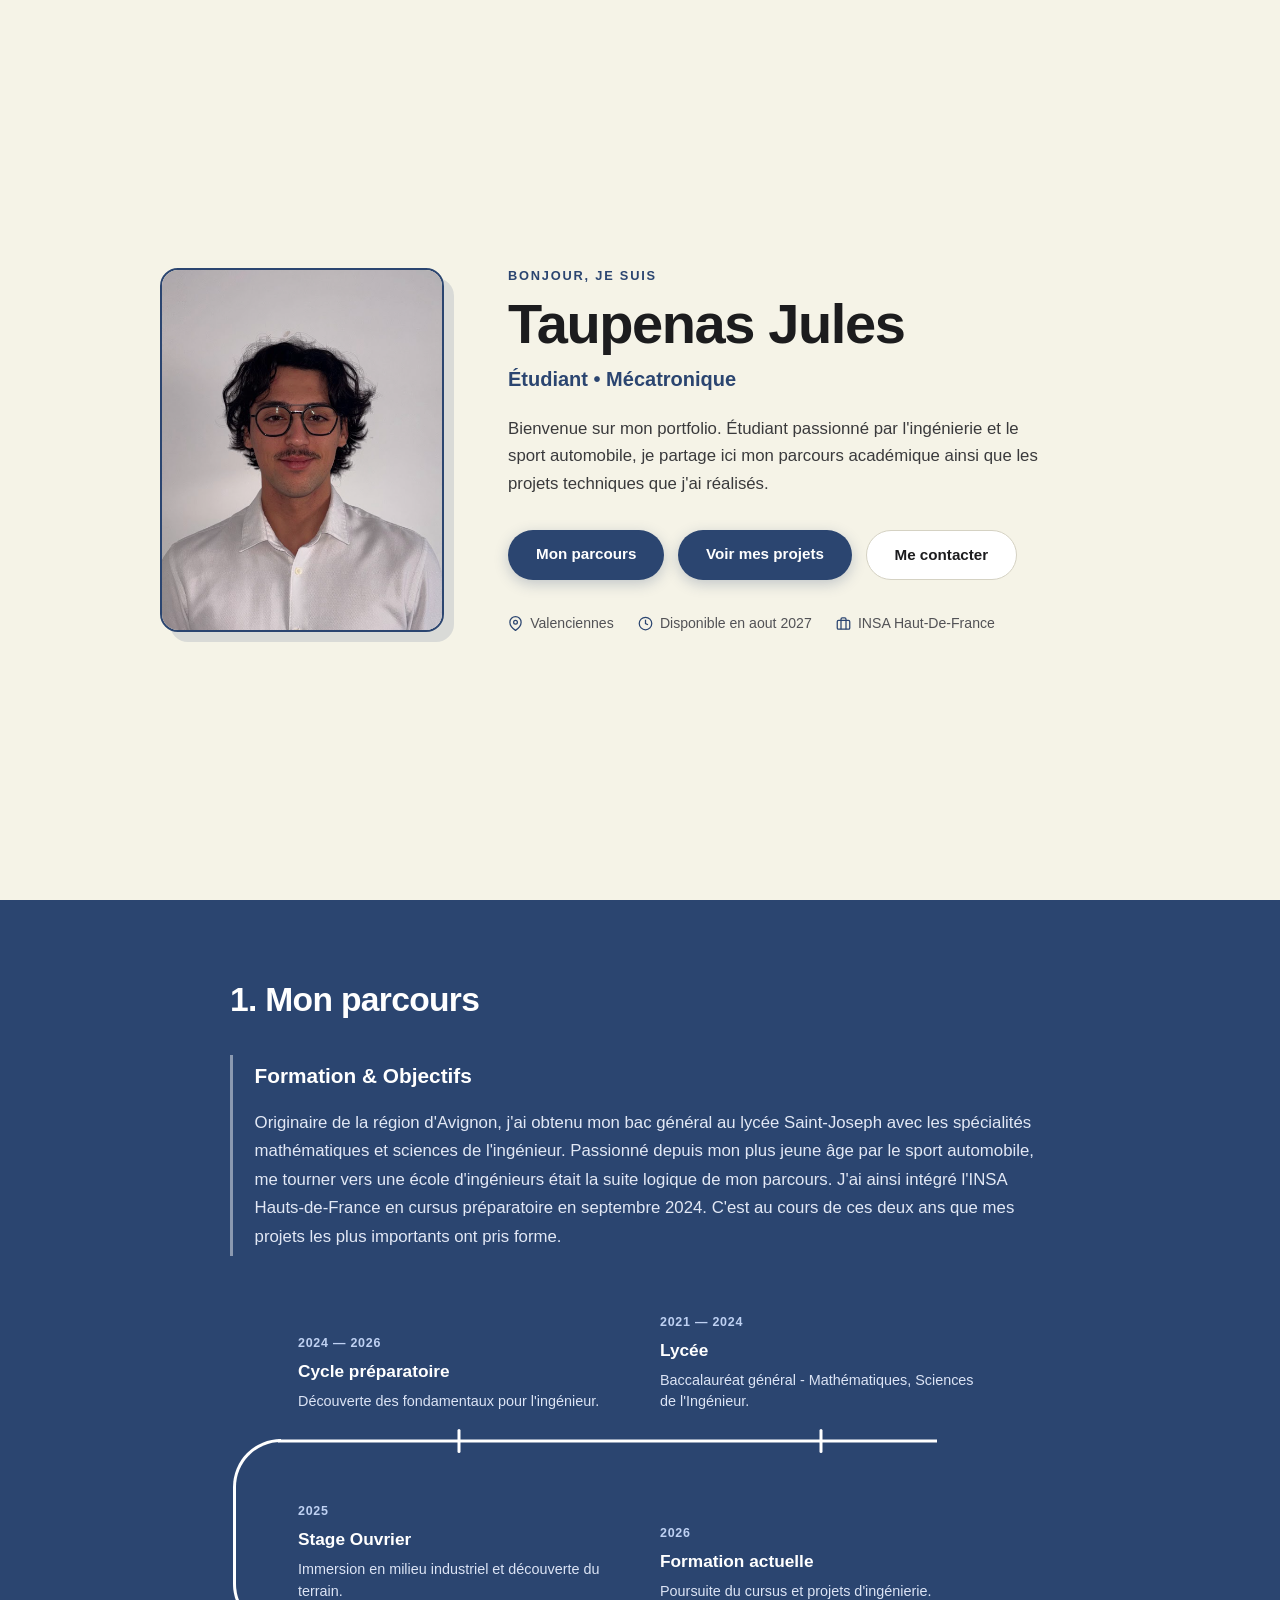
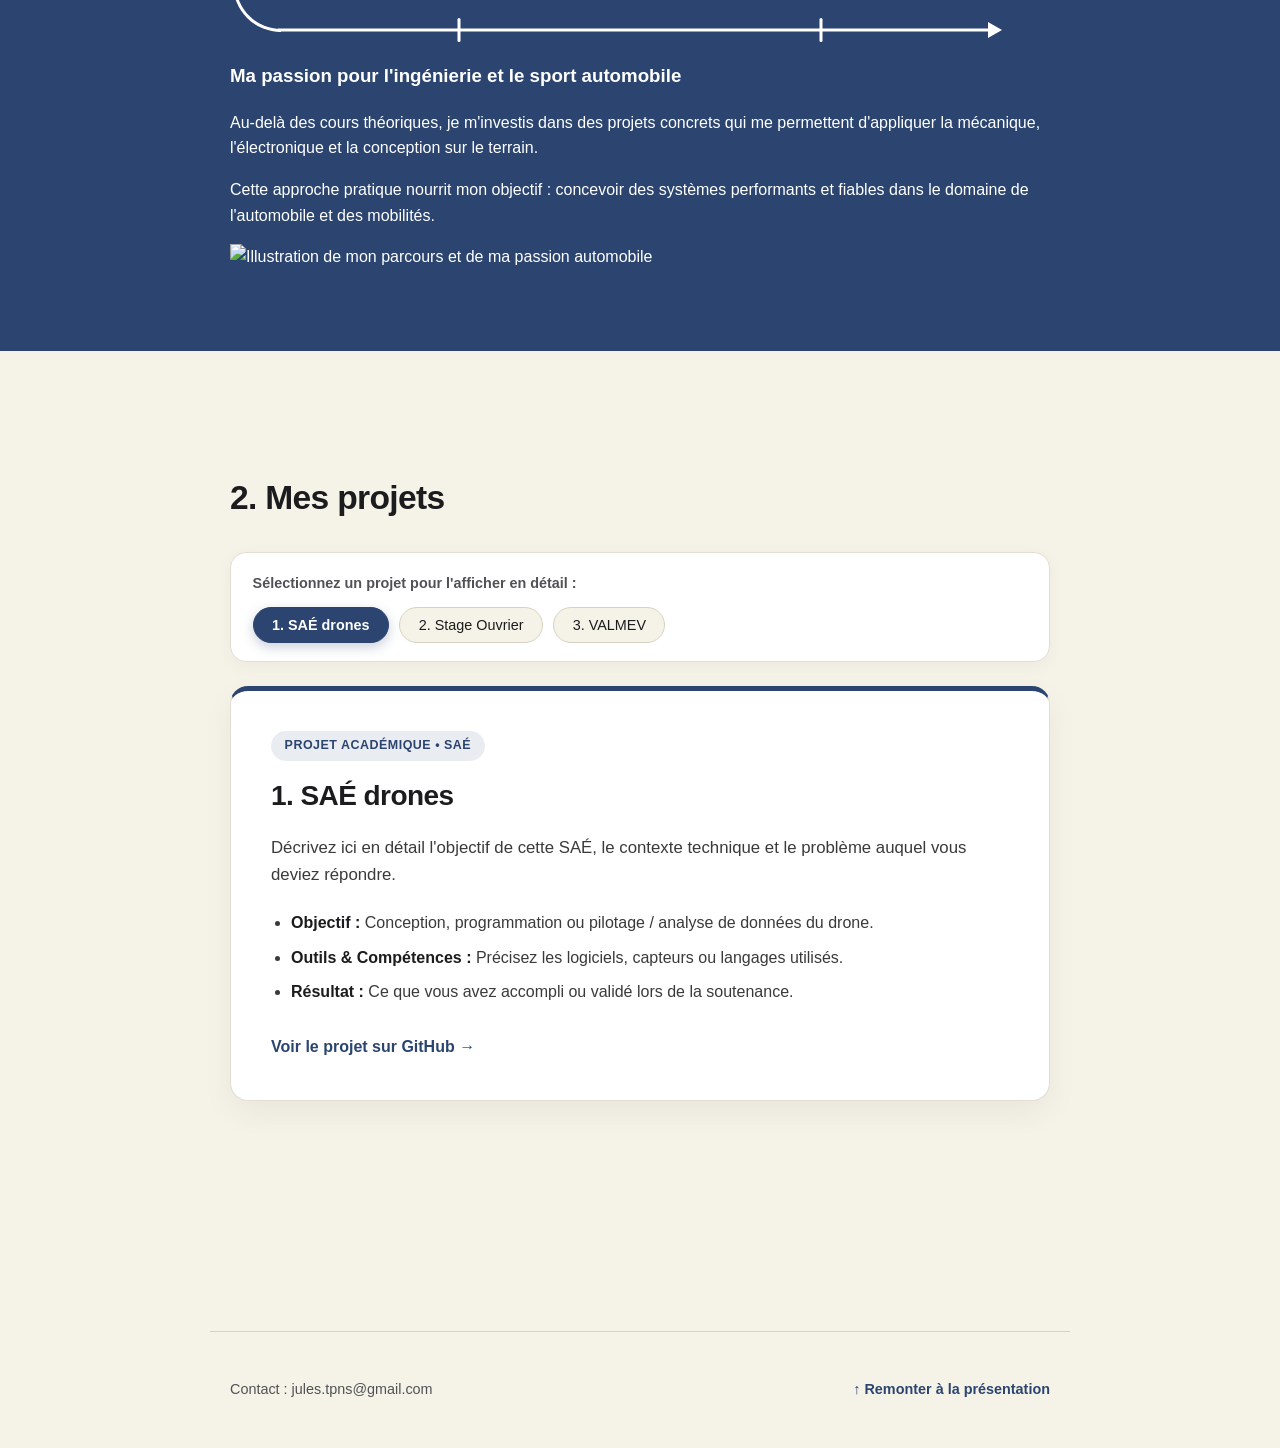
==== index.html @ 677abf02 "Update index.html" ====
<!DOCTYPE html>
<html lang="fr">
<head>
  <meta charset="UTF-8">
  <meta name="viewport" content="width=device-width, initial-scale=1.0">
  <title>Taupenas Jules — Portfolio</title>
  <link rel="stylesheet" href="style.css">
</head>
<body>

  <!-- =========================================================
       PREMIÈRE PAGE : PRÉSENTATION EN DEUX COLONNES
       ========================================================= -->
  <header id="accueil" class="hero">
    <div class="hero-grille">

      <!-- Colonne de gauche : votre photo -->
      <div class="hero-photo">
        <img src="photo cv.PNG" alt="Portrait de Taupenas Jules">
      </div>

      <!-- Colonne de droite : texte, boutons et informations -->
      <div class="hero-texte">
        <p class="sur-titre">BONJOUR, JE SUIS</p>
        <h1>Taupenas Jules</h1>
        <p class="sous-titre">Étudiant • Mécatronique</p>

        <p class="description-hero">
         Bienvenue sur mon portfolio. Étudiant passionné par l'ingénierie et le sport automobile, 
          je partage ici mon parcours académique ainsi que les projets techniques que j'ai réalisés.

        </p>

        <!-- Les trois boutons pilules côte à côte -->
        <div class="hero-boutons">
          <a href="#parcours" class="btn-principal">Mon parcours</a>
          <a href="#projets" class="btn-principal">Voir mes projets</a>
          <a href="#contact" class="btn-secondaire">Me contacter</a>
        </div>

        <!-- Ligne d'informations rapides avec icônes -->
        <div class="hero-infos">
          <span class="info-item">
            <svg width="15" height="15" viewBox="0 0 24 24" fill="none" stroke="currentColor" stroke-width="2">
              <path d="M21 10c0 7-9 13-9 13s-9-6-9-13a9 9 0 0 1 18 0z"></path>
              <circle cx="12" cy="10" r="3"></circle>
            </svg>
            Valenciennes
          </span>

          <span class="info-item">
            <svg width="15" height="15" viewBox="0 0 24 24" fill="none" stroke="currentColor" stroke-width="2">
              <circle cx="12" cy="12" r="10"></circle>
              <polyline points="12 6 12 12 16 14"></polyline>
            </svg>
            Disponible en aout 2027
          </span>

          <span class="info-item">
            <svg width="15" height="15" viewBox="0 0 24 24" fill="none" stroke="currentColor" stroke-width="2">
              <rect x="2" y="7" width="20" height="14" rx="2" ry="2"></rect>
              <path d="M16 21V5a2 2 0 0 0-2-2h-4a2 2 0 0 0-2 2v16"></path>
            </svg>
            INSA Haut-De-France
          </span>
        </div>
      </div>

    </div>
  </header>

  <!-- =========================================================
       CONTENU PRINCIPAL DE LA PAGE (INCHANGÉ)
       ========================================================= -->
  <main>

    <!-- SECTION 1 : MON PARCOURS -->
    <section id="parcours">
      <h2>1. Mon parcours</h2>
      <div class="carte">
        <h3>Formation & Objectifs</h3>
        <p>
          Originaire de la région d'Avignon, j'ai obtenu mon bac général au lycée Saint-Joseph avec les spécialités 
          mathématiques et sciences de l'ingénieur. Passionné depuis mon plus jeune âge par le sport automobile, 
          me tourner vers une école d'ingénieurs était la suite logique de mon parcours. J'ai ainsi intégré l'INSA 
          Hauts-de-France en cursus préparatoire en septembre 2024. C'est au cours de ces deux ans que mes projets 
          les plus importants ont pris forme.
        </p>
      </div>

      <!-- AXE TEMPOREL EN SERPENTIN -->
      <div class="frise-serpentin">

        <!-- ÉTAPE 1 (En haut à droite) -->
        <div class="etape">
          <div class="etape-texte">
            <span class="etape-date">2021 — 2024</span>
            <h4>Lycée</h4>
            <p>Baccalauréat général - Mathématiques, Sciences de l'Ingénieur.</p>
          </div>
          <div class="etape-axe">
            <span class="etape-repere"></span>
          </div>
        </div>

        <!-- ÉTAPE 2 (En haut à gauche, avant le virage) -->
        <div class="etape">
          <div class="etape-texte">
            <span class="etape-date">2024 — 2026</span>
            <h4>Cycle préparatoire</h4>
            <p>Découverte des fondamentaux pour l'ingénieur.</p>
          </div>
          <div class="etape-axe">
            <span class="etape-repere"></span>
          </div>
        </div>

        <!-- ÉTAPE 3 (En bas à gauche, après le virage) -->
        <div class="etape">
          <div class="etape-texte">
            <span class="etape-date">2025</span>
            <h4>Stage Ouvrier</h4>
            <p>Immersion en milieu industriel et découverte du terrain.</p>
          </div>
          <div class="etape-axe">
            <span class="etape-repere"></span>
          </div>
        </div>

        <!-- ÉTAPE 4 (En bas à droite, avant la flèche) -->
        <div class="etape">
          <div class="etape-texte">
            <span class="etape-date">2026</span>
            <h4>Formation actuelle</h4>
            <p>Poursuite du cursus et projets d'ingénierie.</p>
          </div>
          <div class="etape-axe">
            <span class="etape-repere"></span>
          </div>
        </div>

      </div>

      <!-- NOUVELLE ZONE : TEXTE À GAUCHE + PHOTO À DROITE -->
      <div class="parcours-complement">
        <div class="parcours-complement-texte">
          <h3>Ma passion pour l'ingénierie et le sport automobile</h3>
          <p>
            Au-delà des cours théoriques, je m'investis dans des projets concrets qui me permettent 
            d'appliquer la mécanique, l'électronique et la conception sur le terrain.
          </p>
          <p>
            Cette approche pratique nourrit mon objectif : concevoir des systèmes performants et fiables 
            dans le domaine de l'automobile et des mobilités.
          </p>
        </div>

        <div class="parcours-complement-photo">
          <img src="parcours.jpg" alt="Illustration de mon parcours et de ma passion automobile">
        </div>
      </div>

    </section>
       <!-- SECTION 2 : MES PROJETS (AFFICHAGE EN GRAND PAR ONGLETS) -->
    <section id="projets">
      <h2>2. Mes projets</h2>

      <!-- Barre de sélection des projets -->
      <div class="sommaire-projets" role="tablist" aria-label="Choisir un projet">
        <p class="sommaire-projets-titre">Sélectionnez un projet pour l'afficher en détail :</p>
        <div class="liste-boutons-projets">
          <button type="button" class="btn-projet actif" data-cible="projet-1">1. SAÉ drones</button>
          <button type="button" class="btn-projet" data-cible="projet-2">2. Stage Ouvrier</button>
          <button type="button" class="btn-projet" data-cible="projet-3">3. VALMEV</button>
        </div>
      </div>

      <!-- PROJET 1 (Affiché par défaut grâce à la classe "actif") -->
      <article id="projet-1" class="projet-grand actif">
        <span class="projet-badge">Projet Académique • SAÉ</span>
        <h3>1. SAÉ drones</h3>
        <p class="projet-intro">
          Décrivez ici en détail l'objectif de cette SAÉ, le contexte technique et le problème auquel vous deviez répondre.
        </p>
        <ul class="projet-details">
          <li><strong>Objectif :</strong> Conception, programmation ou pilotage / analyse de données du drone.</li>
          <li><strong>Outils & Compétences :</strong> Précisez les logiciels, capteurs ou langages utilisés.</li>
          <li><strong>Résultat :</strong> Ce que vous avez accompli ou validé lors de la soutenance.</li>
        </ul>
        <a href="https://github.com/oeoeoepdf" class="projet-lien">Voir le projet sur GitHub →</a>
      </article>

      <!-- PROJET 2 (Masqué tant qu'on ne clique pas sur son bouton) -->
      <article id="projet-2" class="projet-grand">
        <span class="projet-badge">Expérience Professionnelle</span>
        <h3>2. Stage Ouvrier</h3>
        <p class="projet-intro">
          Présentez ici l'entreprise qui vous a accueilli, son secteur d'activité et votre rôle au sein de l'équipe.
        </p>
        <ul class="projet-details">
          <li><strong>Missions principales :</strong> Vos tâches quotidiennes sur le terrain ou en atelier.</li>
          <li><strong>Environnement :</strong> Découverte des processus industriels, sécurité et organisation.</li>
          <li><strong>Bilan :</strong> Ce que cette expérience concrète vous a apporté pour la suite de vos études.</li>
        </ul>
        <a href="https://github.com/oeoeoepdf" class="projet-lien">En savoir plus →</a>
      </article>

      <!-- PROJET 3 : VALMEV -->
      <article id="projet-3" class="projet-grand">
        <span class="projet-badge">Projet Technique</span>
        <h3>3. VALMEV</h3>
        <p class="projet-intro">
          Présentez ici le projet VALMEV : son contexte, votre contribution et les enjeux techniques associés.
        </p>
        <ul class="projet-details">
          <li><strong>Contexte :</strong> Présentation générale du projet VALMEV.</li>
          <li><strong>Réalisation :</strong> Les étapes techniques que vous avez menées.</li>
          <li><strong>Compétences mobilisées :</strong> Travail d'équipe, rigueur, outils techniques.</li>
        </ul>
        <a href="https://github.com/oeoeoepdf" class="projet-lien">Voir le dossier du projet →</a>
      </article>

    </section>

  </main>

  <!-- =========================================================
       PIED DE PAGE
       ========================================================= -->
  <footer id="contact">
    <p>Contact : jules.tpns@gmail.com</p>
    <p><a href="#accueil" class="retour-haut">↑ Remonter à la présentation</a></p>
  </footer>
<!-- Script pour changer le projet affiché au clic -->
  <script>
    const boutonsProjets = document.querySelectorAll('.btn-projet');
    const fichesProjets = document.querySelectorAll('.projet-grand');

    boutonsProjets.forEach((bouton) => {
      bouton.addEventListener('click', () => {
        // 1. On désactive tous les boutons et on masque toutes les fiches
        boutonsProjets.forEach((b) => b.classList.remove('actif'));
        fichesProjets.forEach((fiche) => fiche.classList.remove('actif'));

        // 2. On met en évidence le bouton sur lequel on vient de cliquer
        bouton.classList.add('actif');

        // 3. On affiche uniquement la fiche correspondante
        const idCible = bouton.getAttribute('data-cible');
        document.getElementById(idCible).classList.add('actif');
      });
    });
  </script>
</body>
</html>
---- style.css ----
html {
  scroll-behavior: smooth;
}

/* =========================================================
   1. FOND GLOBAL CRÈME CHAUD (PAPIER ÉDITORIAL)
   ========================================================= */
body {
  margin: 0;
  font-family: -apple-system, BlinkMacSystemFont, "SF Pro Display", "Segoe UI", Roboto, sans-serif;
  line-height: 1.6;
  color: #1c1c1e;
  background-color: #f5f3e7;
  -webkit-font-smoothing: antialiased;
}

/* =========================================================
   2. PREMIÈRE PAGE : PRÉSENTATION EN DEUX COLONNES
   ========================================================= */
.hero {
  min-height: 100vh;
  width: 100%;
  box-sizing: border-box;
  padding: 2rem 1.5rem;
  display: flex;
  justify-content: center;
  align-items: center;
}

.hero-grille {
  display: flex;
  align-items: center;
  gap: 4rem;
  max-width: 960px;
  width: 100%;
}

.hero-photo img {
  width: 280px;
  height: 360px;
  object-fit: cover;
  border-radius: 18px;
  display: block;
  background-color: #e6e3d3;
  border: 2px solid #2b4570;
  box-shadow: 10px 10px 0px rgba(43, 69, 112, 0.14);
}

.hero-texte {
  text-align: left;
  flex: 1;
}

.sur-titre {
  font-size: 0.8rem;
  font-weight: 700;
  letter-spacing: 0.14em;
  text-transform: uppercase;
  color: #2b4570;
  margin: 0 0 0.5rem 0;
}

.hero-texte h1 {
  font-size: 3.5rem;
  line-height: 1.08;
  font-weight: 800;
  letter-spacing: -0.025em;
  color: #1c1c1e;
  margin: 0 0 0.5rem 0;
}

.sous-titre {
  font-size: 1.25rem;
  font-weight: 600;
  margin: 0 0 1.25rem 0;
  color: #2b4570;
}

.description-hero {
  font-size: 1.05rem;
  line-height: 1.65;
  color: #3a3a3c;
  max-width: 540px;
  margin: 0 0 2rem 0;
}

.hero-boutons {
  display: flex;
  flex-wrap: wrap;
  gap: 0.85rem;
  margin-bottom: 2rem;
}

.btn-principal {
  display: inline-block;
  background-color: #2b4570;
  color: #ffffff;
  padding: 0.75rem 1.75rem;
  border-radius: 9999px;
  font-weight: 600;
  font-size: 0.95rem;
  text-decoration: none;
  box-shadow: 0 4px 14px rgba(43, 69, 112, 0.25);
  transition: transform 0.2s, background-color 0.2s, box-shadow 0.2s;
}

.btn-principal:hover {
  background-color: #213659;
  box-shadow: 0 6px 18px rgba(43, 69, 112, 0.34);
  transform: translateY(-1px);
}

.btn-secondaire {
  display: inline-block;
  background-color: #ffffff;
  color: #1c1c1e;
  border: 1px solid #d5d2c3;
  padding: 0.75rem 1.75rem;
  border-radius: 9999px;
  font-weight: 600;
  font-size: 0.95rem;
  text-decoration: none;
  transition: transform 0.2s, border-color 0.2s, color 0.2s;
}

.btn-secondaire:hover {
  border-color: #2b4570;
  color: #2b4570;
  transform: translateY(-1px);
}

.hero-infos {
  display: flex;
  flex-wrap: wrap;
  gap: 1.5rem;
  font-size: 0.88rem;
  color: #525256;
  font-weight: 500;
}

.info-item {
  display: inline-flex;
  align-items: center;
  gap: 0.45rem;
}

.info-item svg {
  color: #2b4570;
}

@media (max-width: 768px) {
  .hero-grille {
    flex-direction: column;
    gap: 2rem;
    text-align: center;
  }

  .hero-texte {
    text-align: center;
  }

  .hero-texte h1 {
    font-size: 2.5rem;
  }

  .hero-boutons,
  .hero-infos {
    justify-content: center;
  }
}

/* =========================================================
   3. SECTIONS PLEINE LARGEUR & SÉPARATION BLEU ARDOISE
   ========================================================= */
main {
  width: 100%;
}

section {
  min-height: 100vh;
  width: 100%;
  box-sizing: border-box;
  padding-top: 4.5rem;
  padding-bottom: 5rem;
  padding-inline: max(1.25rem, calc((100% - 820px) / 2));
  scroll-margin-top: 0;
}

section h2 {
  font-size: 2.1rem;
  font-weight: 800;
  letter-spacing: -0.02em;
  color: #1c1c1e;
  margin-top: 0;
  margin-bottom: 1.75rem;
}

/* Section Parcours en bleu ardoise doux */
#parcours {
  background-color: #2b4570;
  color: #ffffff;
  border-top: 1px solid rgba(43, 69, 112, 0.15);
  border-bottom: 1px solid rgba(43, 69, 112, 0.15);
  margin-bottom: 3rem;
}

#parcours h2 {
  color: #ffffff;
}

/* Suppression de la grande case blanche dans la section Parcours */
#parcours .carte {
  background-color: transparent;
  color: #ffffff;
  border: none;
  border-left: 3px solid rgba(255, 255, 255, 0.45);
  border-radius: 0;
  padding: 0.25rem 0 0.25rem 1.35rem;
  margin-bottom: 3rem;
  box-shadow: none;
}

#parcours .carte h3 {
  margin-top: 0;
  margin-bottom: 0.6rem;
  color: #ffffff;
  font-size: 1.3rem;
}

#parcours .carte p {
  color: #e2e8f5;
  font-size: 1.05rem;
  line-height: 1.7;
  margin-bottom: 0;
}

/* Style générique des cartes si utilisées ailleurs */
.carte {
  background-color: #ffffff;
  color: #1c1c1e;
  border: 1px solid rgba(0, 0, 0, 0.06);
  border-radius: 16px;
  padding: 1.75rem;
  margin-bottom: 1.5rem;
  box-shadow: 0 8px 24px rgba(0, 0, 0, 0.06);
}

.carte a {
  color: #2b4570;
  text-decoration: none;
  font-weight: 600;
}

/* =========================================================
   4. MENU DE SÉLECTION ET FICHE PROJET EN GRAND
   ========================================================= */
.sommaire-projets {
  background-color: #ffffff;
  border: 1px solid #e2dfd2;
  border-radius: 16px;
  padding: 1.15rem 1.35rem;
  margin-bottom: 1.5rem;
  box-shadow: 0 4px 18px rgba(0, 0, 0, 0.04);
}

.sommaire-projets-titre {
  margin: 0 0 0.75rem 0;
  font-size: 0.9rem;
  font-weight: 600;
  color: #525256;
}

.liste-boutons-projets {
  display: flex;
  flex-wrap: wrap;
  gap: 0.65rem;
}

.btn-projet {
  background-color: #f5f3e7;
  color: #1c1c1e;
  border: 1px solid #d5d2c3;
  padding: 0.55rem 1.15rem;
  border-radius: 9999px;
  font-family: inherit;
  font-size: 0.9rem;
  font-weight: 500;
  cursor: pointer;
  transition: background-color 0.2s, color 0.2s, border-color 0.2s, transform 0.15s;
}

.btn-projet:hover {
  background-color: #ebe8d8;
  border-color: #2b4570;
}

.btn-projet.actif {
  background-color: #2b4570;
  color: #ffffff;
  border-color: #2b4570;
  font-weight: 600;
  box-shadow: 0 4px 12px rgba(43, 69, 112, 0.25);
}

.projet-grand {
  display: none;
  background-color: #ffffff;
  color: #1c1c1e;
  border: 1px solid #e2dfd2;
  border-top: 5px solid #2b4570;
  border-radius: 18px;
  padding: 2.5rem;
  min-height: 260px;
  box-shadow: 0 12px 32px rgba(0, 0, 0, 0.05);
}

.projet-grand.actif {
  display: block;
  animation: apparition 0.3s ease;
}

@keyframes apparition {
  from {
    opacity: 0;
    transform: translateY(6px);
  }
  to {
    opacity: 1;
    transform: translateY(0);
  }
}

.projet-badge {
  display: inline-block;
  background-color: rgba(43, 69, 112, 0.1);
  color: #2b4570;
  font-size: 0.78rem;
  font-weight: 700;
  text-transform: uppercase;
  letter-spacing: 0.04em;
  padding: 0.3rem 0.85rem;
  border-radius: 999px;
  margin-bottom: 0.85rem;
}

.projet-grand h3 {
  font-size: 1.75rem;
  letter-spacing: -0.02em;
  margin: 0 0 1rem 0;
  color: #1c1c1e;
}

.projet-intro {
  font-size: 1.05rem;
  color: #3a3a3c;
  margin: 0 0 1.35rem 0;
}

.projet-details {
  margin: 0 0 1.85rem 0;
  padding-left: 1.25rem;
  color: #3a3a3c;
}

.projet-details li {
  margin-bottom: 0.55rem;
}

.projet-details strong {
  color: #1c1c1e;
}

.projet-lien {
  display: inline-block;
  color: #2b4570;
  text-decoration: none;
  font-weight: 700;
  font-size: 1rem;
}

.projet-lien:hover {
  text-decoration: underline;
}

/* =========================================================
   5. AXE TEMPOREL EN SERPENTIN (TEXTE DIRECT SUR LE BLEU)
   ========================================================= */
.frise-serpentin {
  display: grid;
  grid-template-columns: repeat(2, 1fr);
  grid-auto-flow: dense;
  row-gap: 2.5rem;
  margin: 2.5rem 48px 1rem 48px;
}

.etape:nth-child(4n + 1) { grid-column: 2; }
.etape:nth-child(4n + 2) { grid-column: 1; }
.etape:nth-child(4n + 3) { grid-column: 1; }
.etape:nth-child(4n + 4) { grid-column: 2; }

.etape {
  position: relative;
  display: flex;
  flex-direction: column;
  justify-content: flex-end;
  align-items: center;
}

/* Suppression des cases blanches : texte affiché directement au-dessus de l'axe */
.etape-texte {
  width: calc(100% - 1.5rem);
  box-sizing: border-box;
  background-color: transparent;
  border: none;
  padding: 0.25rem 0.5rem;
  margin-bottom: 0.75rem;
  text-align: left;
  box-shadow: none;
  transition: transform 0.2s;
}

.etape-texte:hover {
  transform: translateY(-2px);
}

.etape-date {
  display: inline-block;
  font-size: 0.78rem;
  font-weight: 700;
  color: #bfd1f2;
  text-transform: uppercase;
  letter-spacing: 0.06em;
  margin-bottom: 0.25rem;
}

.etape-texte h4 {
  margin: 0 0 0.35rem 0;
  font-size: 1.08rem;
  font-weight: 700;
  color: #ffffff;
}

.etape-texte p {
  margin: 0;
  font-size: 0.9rem;
  line-height: 1.5;
  color: #dce4f5;
}

.etape-axe {
  position: relative;
  width: 100%;
  height: 24px;
}

.etape-axe::before {
  content: "";
  position: absolute;
  top: 50%;
  transform: translateY(-50%);
  left: 0;
  right: 0;
  height: 3px;
  background-color: #ffffff;
}

.etape-repere {
  position: absolute;
  left: 50%;
  top: 0;
  transform: translateX(-50%);
  width: 3px;
  height: 24px;
  background-color: #ffffff;
  border-radius: 2px;
  z-index: 1;
}

.etape:first-child .etape-axe::before {
  right: 18%;
}

.etape:nth-child(4n + 3)::after {
  content: "";
  position: absolute;
  left: -45px;
  width: 45px;
  top: calc(-2.5rem - 13.5px);
  bottom: 10.5px;
  border: 3px solid #ffffff;
  border-right: none;
  border-radius: 999px 0 0 999px;
}

.etape:nth-child(4n + 5)::after {
  content: "";
  position: absolute;
  right: -45px;
  width: 45px;
  top: calc(-2.5rem - 13.5px);
  bottom: 10.5px;
  border: 3px solid #ffffff;
  border-left: none;
  border-radius: 0 999px 999px 0;
}

.etape:last-child:nth-child(4n + 3) .etape-axe::before,
.etape:last-child:nth-child(4n + 4) .etape-axe::before {
  right: 12px;
}

.etape:last-child:nth-child(4n + 3) .etape-axe::after,
.etape:last-child:nth-child(4n + 4) .etape-axe::after {
  content: "";
  position: absolute;
  right: 0;
  top: 50%;
  transform: translateY(-50%);
  border-top: 8px solid transparent;
  border-bottom: 8px solid transparent;
  border-left: 14px solid #ffffff;
}

.etape:last-child:nth-child(4n + 2) .etape-axe::before,
.etape:last-child:nth-child(4n + 5) .etape-axe::before {
  left: 12px;
}

.etape:last-child:nth-child(4n + 2) .etape-axe::after,
.etape:last-child:nth-child(4n + 5) .etape-axe::after {
  content: "";
  position: absolute;
  left: 0;
  top: 50%;
  transform: translateY(-50%);
  border-top: 8px solid transparent;
  border-bottom: 8px solid transparent;
  border-right: 14px solid #ffffff;
}

@media (max-width: 650px) {
  .frise-serpentin {
    margin: 2rem 24px 1rem 24px;
  }

  .etape:nth-child(4n + 3)::after {
    left: -22px;
    width: 22px;
  }

  .etape:nth-child(4n + 5)::after {
    right: -22px;
    width: 22px;
  }

  .etape-texte {
    width: calc(100% - 0.6rem);
    padding: 0.25rem;
  }
}

/* =========================================================
   6. PIED DE PAGE
   ========================================================= */
footer {
  max-width: 820px;
  margin: 2rem auto 0 auto;
  padding: 2rem 1.25rem;
  border-top: 1px solid #d5d2c3;
  color: #525256;
  font-size: 0.9rem;
  display: flex;
  justify-content: space-between;
  flex-wrap: wrap;
  gap: 1rem;
}

.retour-haut {
  color: #2b4570;
  text-decoration: none;
  font-weight: 600;
}

.retour-haut:hover {
  text-decoration: underline;
}
/* FIN DU FICHIER STYLE.CSS */
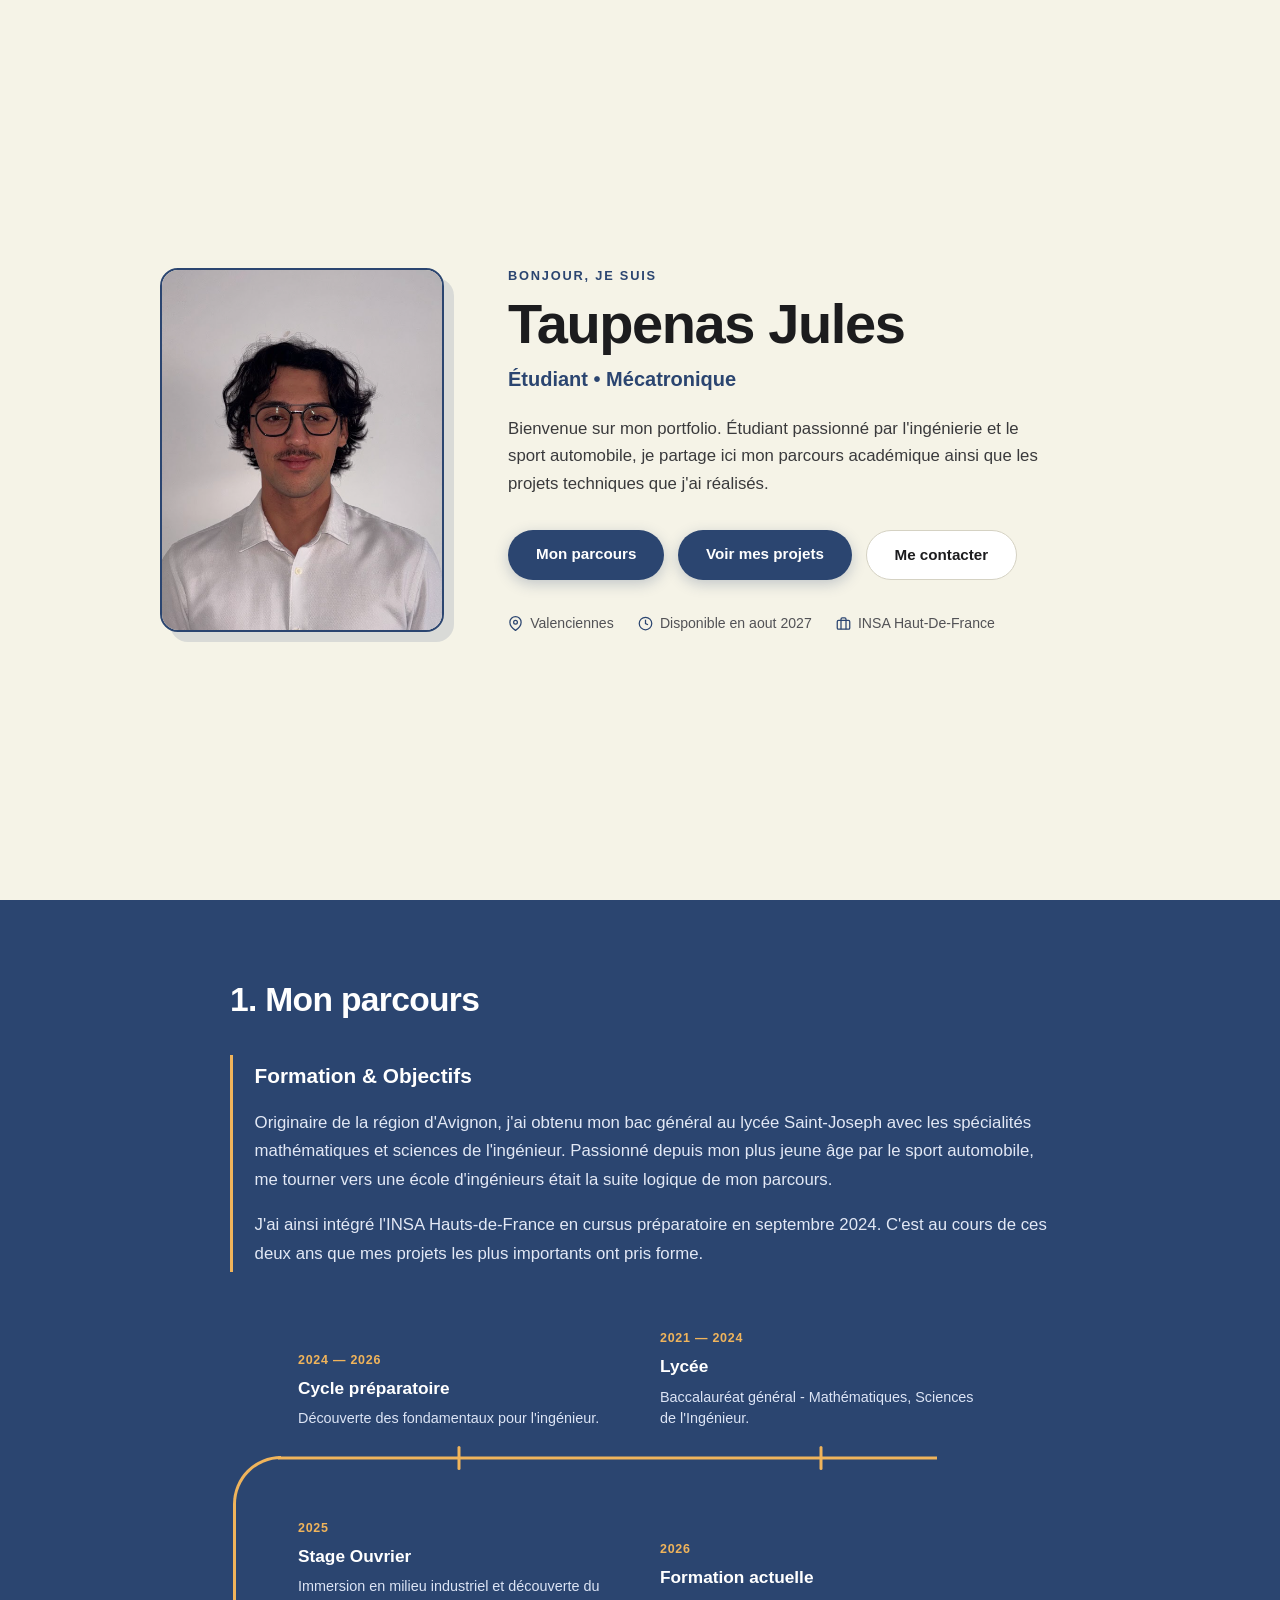
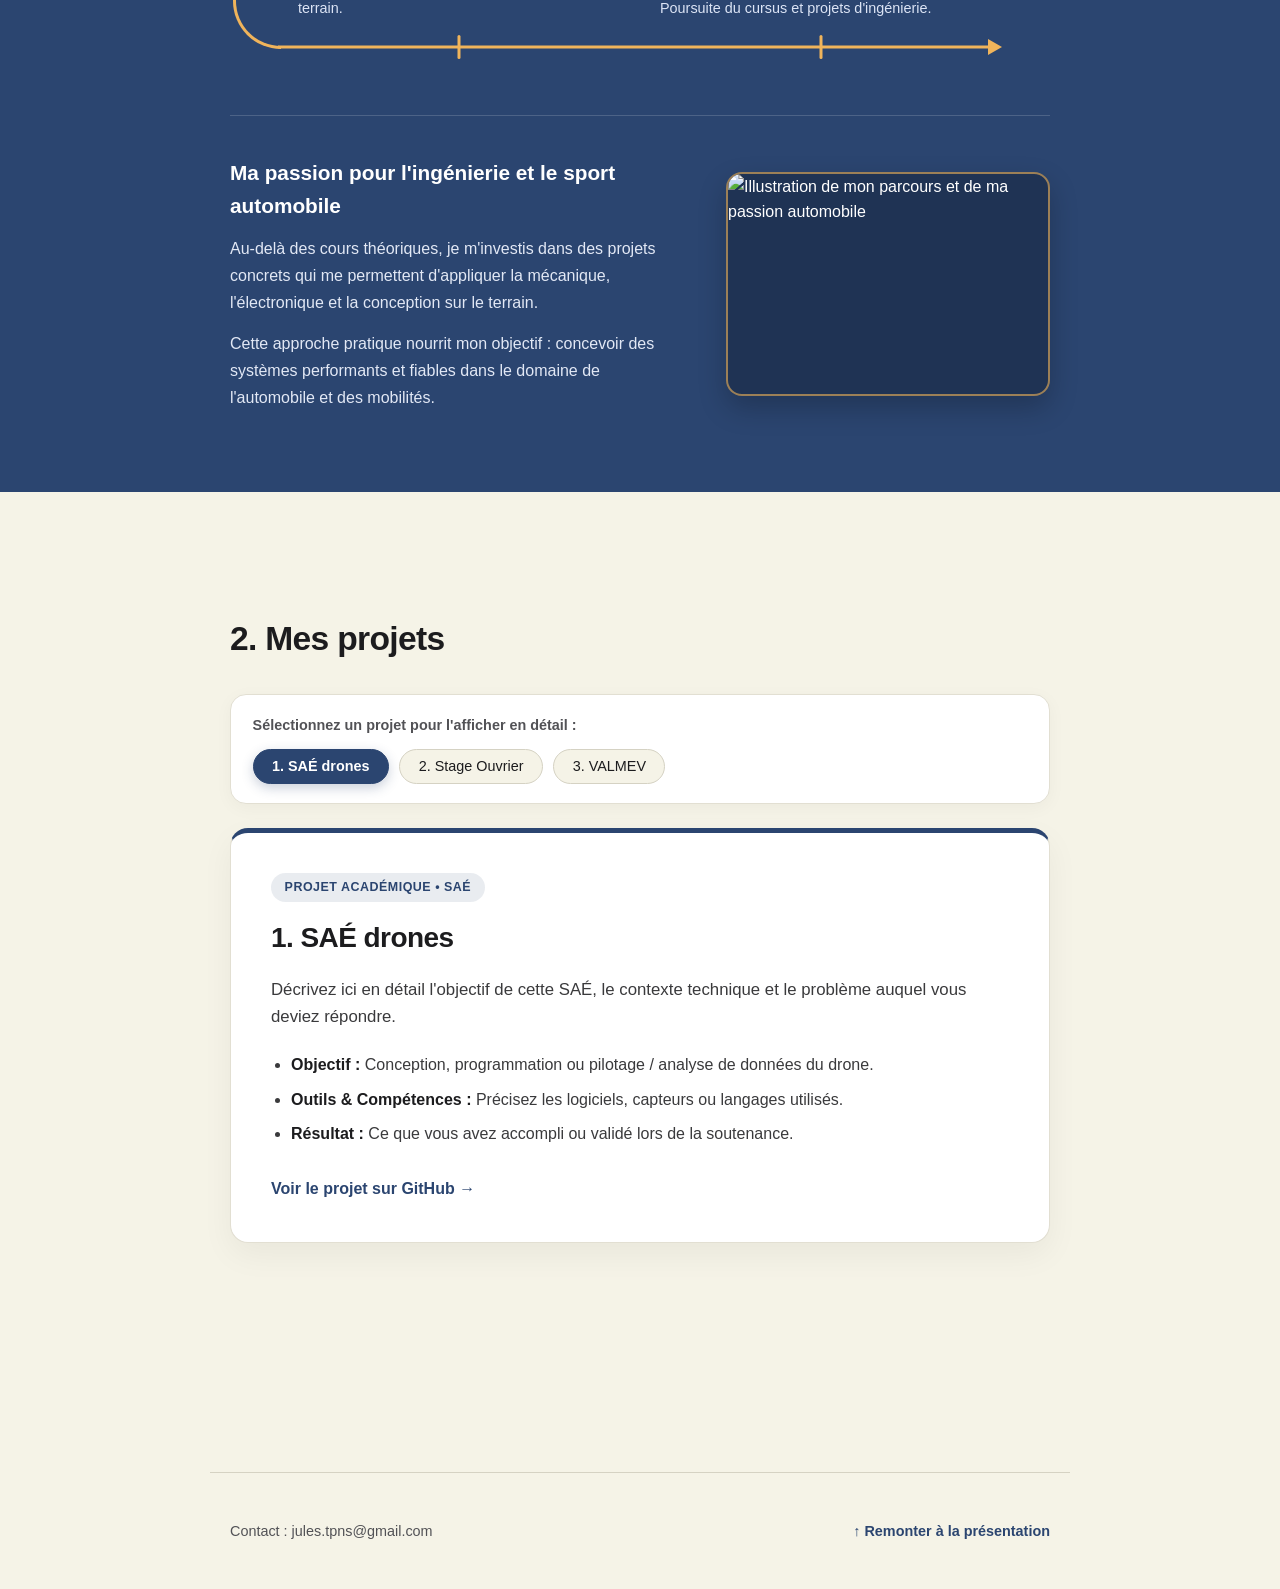
==== commit 08d984f1: "Update index.html" ====
--- a/index.html
+++ b/index.html
@@ -82,10 +82,13 @@
         <p>
           Originaire de la région d'Avignon, j'ai obtenu mon bac général au lycée Saint-Joseph avec les spécialités 
           mathématiques et sciences de l'ingénieur. Passionné depuis mon plus jeune âge par le sport automobile, 
-          me tourner vers une école d'ingénieurs était la suite logique de mon parcours. J'ai ainsi intégré l'INSA 
+          me tourner vers une école d'ingénieurs était la suite logique de mon parcours.
+          </p>
+        <p>
+          J'ai ainsi intégré l'INSA 
           Hauts-de-France en cursus préparatoire en septembre 2024. C'est au cours de ces deux ans que mes projets 
           les plus importants ont pris forme.
-        </p>
+          </p>
       </div>
 
       <!-- AXE TEMPOREL EN SERPENTIN -->
--- a/style.css
+++ b/style.css
@@ -167,6 +167,20 @@
   .hero-infos {
     justify-content: center;
   }
+
+  .parcours-complement {
+    flex-direction: column;
+    gap: 1.75rem;
+  }
+
+  .parcours-complement-photo {
+    width: 100%;
+  }
+
+  .parcours-complement-photo img {
+    width: 100%;
+    height: 240px;
+  }
 }
 
 /* =========================================================
@@ -195,7 +209,6 @@
   margin-bottom: 1.75rem;
 }
 
-/* Section Parcours en bleu ardoise doux */
 #parcours {
   background-color: #2b4570;
   color: #ffffff;
@@ -208,12 +221,11 @@
   color: #ffffff;
 }
 
-/* Suppression de la grande case blanche dans la section Parcours */
 #parcours .carte {
   background-color: transparent;
   color: #ffffff;
   border: none;
-  border-left: 3px solid rgba(255, 255, 255, 0.45);
+  border-left: 3px solid #f0b45b;
   border-radius: 0;
   padding: 0.25rem 0 0.25rem 1.35rem;
   margin-bottom: 3rem;
@@ -234,7 +246,6 @@
   margin-bottom: 0;
 }
 
-/* Style générique des cartes si utilisées ailleurs */
 .carte {
   background-color: #ffffff;
   color: #1c1c1e;
@@ -383,14 +394,14 @@
 }
 
 /* =========================================================
-   5. AXE TEMPOREL EN SERPENTIN (TEXTE DIRECT SUR LE BLEU)
+   5. AXE TEMPOREL EN SERPENTIN (TRACÉ AMBRE DORÉ #f0b45b)
    ========================================================= */
 .frise-serpentin {
   display: grid;
   grid-template-columns: repeat(2, 1fr);
   grid-auto-flow: dense;
   row-gap: 2.5rem;
-  margin: 2.5rem 48px 1rem 48px;
+  margin: 2.5rem 48px 3.5rem 48px;
 }
 
 .etape:nth-child(4n + 1) { grid-column: 2; }
@@ -406,7 +417,6 @@
   align-items: center;
 }
 
-/* Suppression des cases blanches : texte affiché directement au-dessus de l'axe */
 .etape-texte {
   width: calc(100% - 1.5rem);
   box-sizing: border-box;
@@ -427,7 +437,7 @@
   display: inline-block;
   font-size: 0.78rem;
   font-weight: 700;
-  color: #bfd1f2;
+  color: #f0b45b;
   text-transform: uppercase;
   letter-spacing: 0.06em;
   margin-bottom: 0.25rem;
@@ -453,6 +463,7 @@
   height: 24px;
 }
 
+/* Ligne horizontale colorée */
 .etape-axe::before {
   content: "";
   position: absolute;
@@ -461,9 +472,10 @@
   left: 0;
   right: 0;
   height: 3px;
-  background-color: #ffffff;
-}
-
+  background-color: #f0b45b;
+}
+
+/* Repères verticaux colorés */
 .etape-repere {
   position: absolute;
   left: 50%;
@@ -471,7 +483,7 @@
   transform: translateX(-50%);
   width: 3px;
   height: 24px;
-  background-color: #ffffff;
+  background-color: #f0b45b;
   border-radius: 2px;
   z-index: 1;
 }
@@ -480,6 +492,7 @@
   right: 18%;
 }
 
+/* Virage en U à gauche coloré */
 .etape:nth-child(4n + 3)::after {
   content: "";
   position: absolute;
@@ -487,11 +500,12 @@
   width: 45px;
   top: calc(-2.5rem - 13.5px);
   bottom: 10.5px;
-  border: 3px solid #ffffff;
+  border: 3px solid #f0b45b;
   border-right: none;
   border-radius: 999px 0 0 999px;
 }
 
+/* Virage en U à droite coloré */
 .etape:nth-child(4n + 5)::after {
   content: "";
   position: absolute;
@@ -499,11 +513,12 @@
   width: 45px;
   top: calc(-2.5rem - 13.5px);
   bottom: 10.5px;
-  border: 3px solid #ffffff;
+  border: 3px solid #f0b45b;
   border-left: none;
   border-radius: 0 999px 999px 0;
 }
 
+/* Pointe de flèche finale vers la droite colorée */
 .etape:last-child:nth-child(4n + 3) .etape-axe::before,
 .etape:last-child:nth-child(4n + 4) .etape-axe::before {
   right: 12px;
@@ -518,9 +533,10 @@
   transform: translateY(-50%);
   border-top: 8px solid transparent;
   border-bottom: 8px solid transparent;
-  border-left: 14px solid #ffffff;
-}
-
+  border-left: 14px solid #f0b45b;
+}
+
+/* Pointe de flèche finale vers la gauche colorée */
 .etape:last-child:nth-child(4n + 2) .etape-axe::before,
 .etape:last-child:nth-child(4n + 5) .etape-axe::before {
   left: 12px;
@@ -535,12 +551,12 @@
   transform: translateY(-50%);
   border-top: 8px solid transparent;
   border-bottom: 8px solid transparent;
-  border-right: 14px solid #ffffff;
+  border-right: 14px solid #f0b45b;
 }
 
 @media (max-width: 650px) {
   .frise-serpentin {
-    margin: 2rem 24px 1rem 24px;
+    margin: 2rem 24px 2.5rem 24px;
   }
 
   .etape:nth-child(4n + 3)::after {
@@ -560,7 +576,56 @@
 }
 
 /* =========================================================
-   6. PIED DE PAGE
+   6. ZONE COMPLÉMENTAIRE SOUS LA FRISÉ (TEXTE + PHOTO)
+   ========================================================= */
+.parcours-complement {
+  display: flex;
+  align-items: center;
+  gap: 2.5rem;
+  margin-top: 3rem;
+  padding-top: 2.5rem;
+  border-top: 1px solid rgba(255, 255, 255, 0.16);
+}
+
+.parcours-complement-texte {
+  flex: 1;
+  text-align: left;
+}
+
+.parcours-complement-texte h3 {
+  margin: 0 0 0.75rem 0;
+  font-size: 1.3rem;
+  color: #ffffff;
+}
+
+.parcours-complement-texte p {
+  margin: 0 0 0.85rem 0;
+  font-size: 1rem;
+  line-height: 1.7;
+  color: #e2e8f5;
+}
+
+.parcours-complement-texte p:last-child {
+  margin-bottom: 0;
+}
+
+.parcours-complement-photo {
+  flex-shrink: 0;
+}
+
+.parcours-complement-photo img {
+  width: 320px;
+  height: 220px;
+  object-fit: cover;
+  border-radius: 16px;
+  display: block;
+  background-color: #1f3354;
+  border: 2px solid rgba(240, 180, 91, 0.6);
+  box-shadow: 0 12px 28px rgba(0, 0, 0, 0.22);
+}
+
+/* =========================================================
+   7. PIED DE PAGE
    ========================================================= */
 footer {
   max-width: 820px;
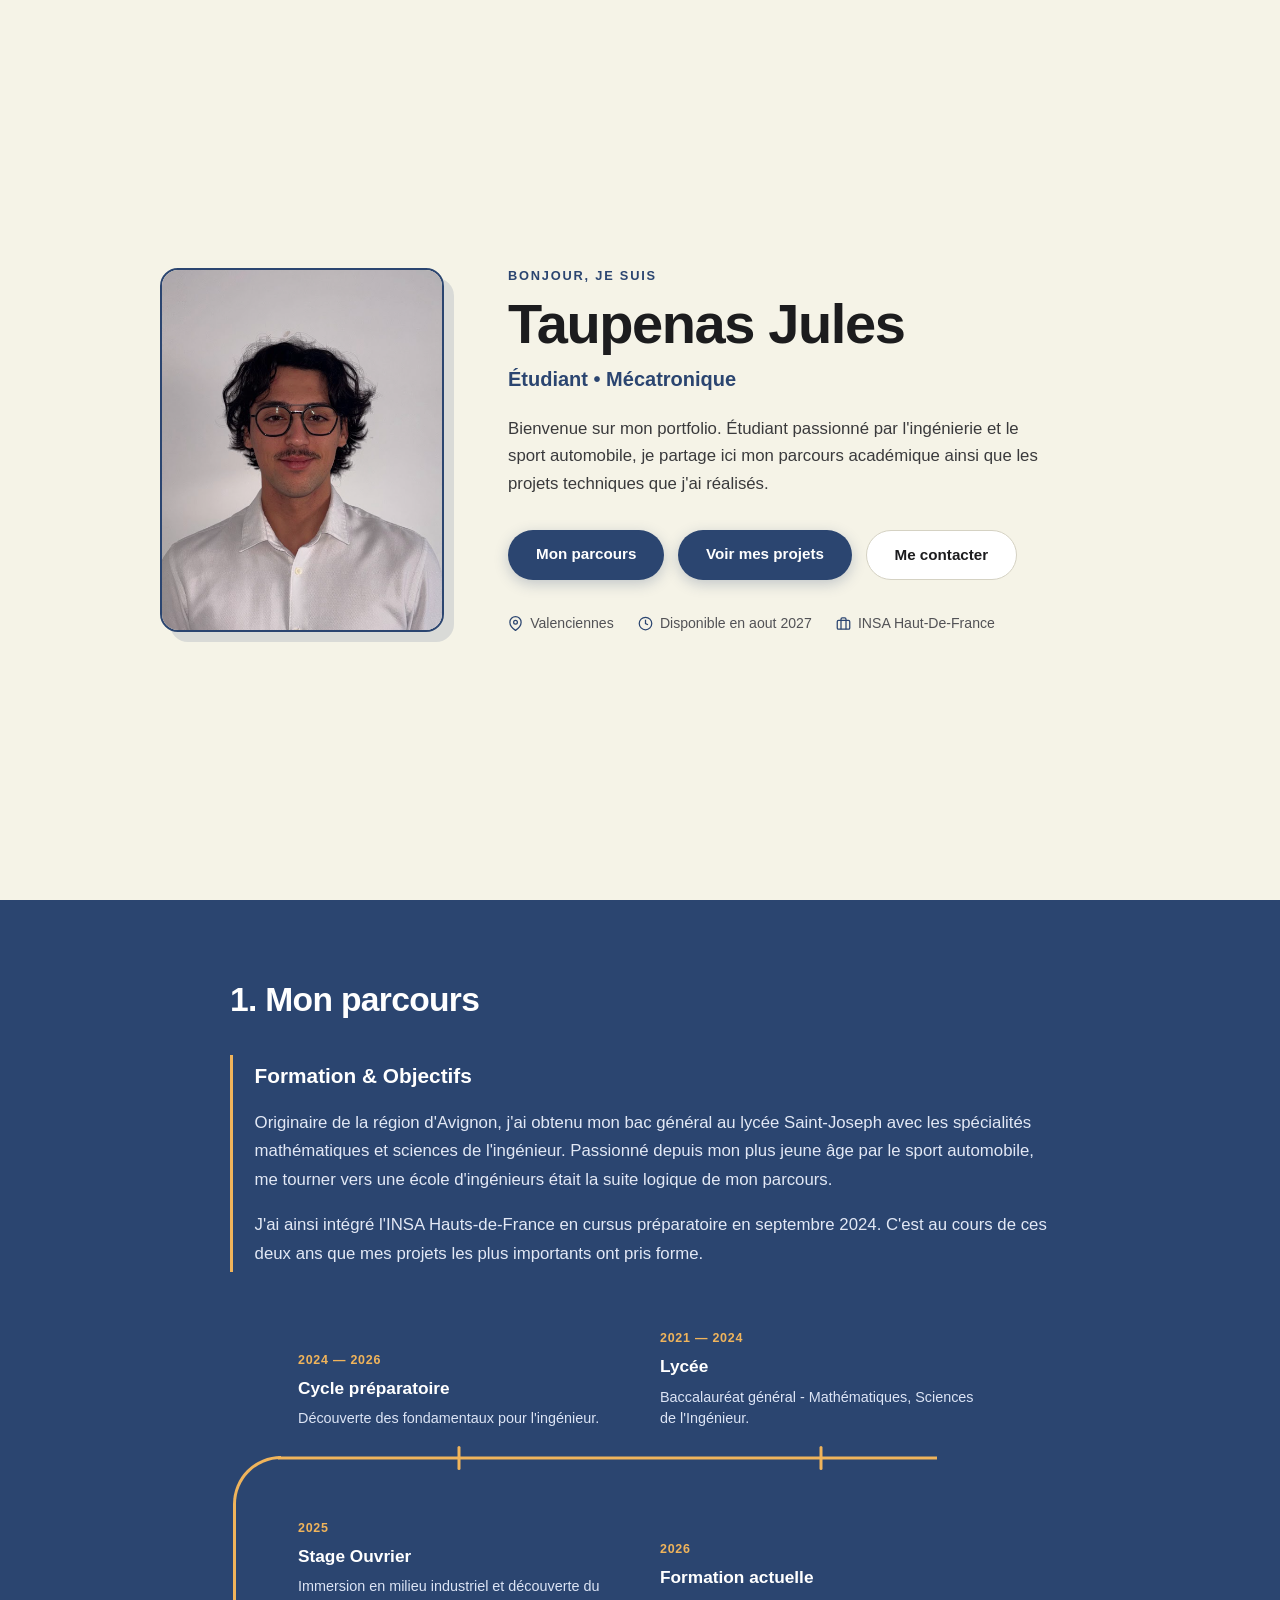
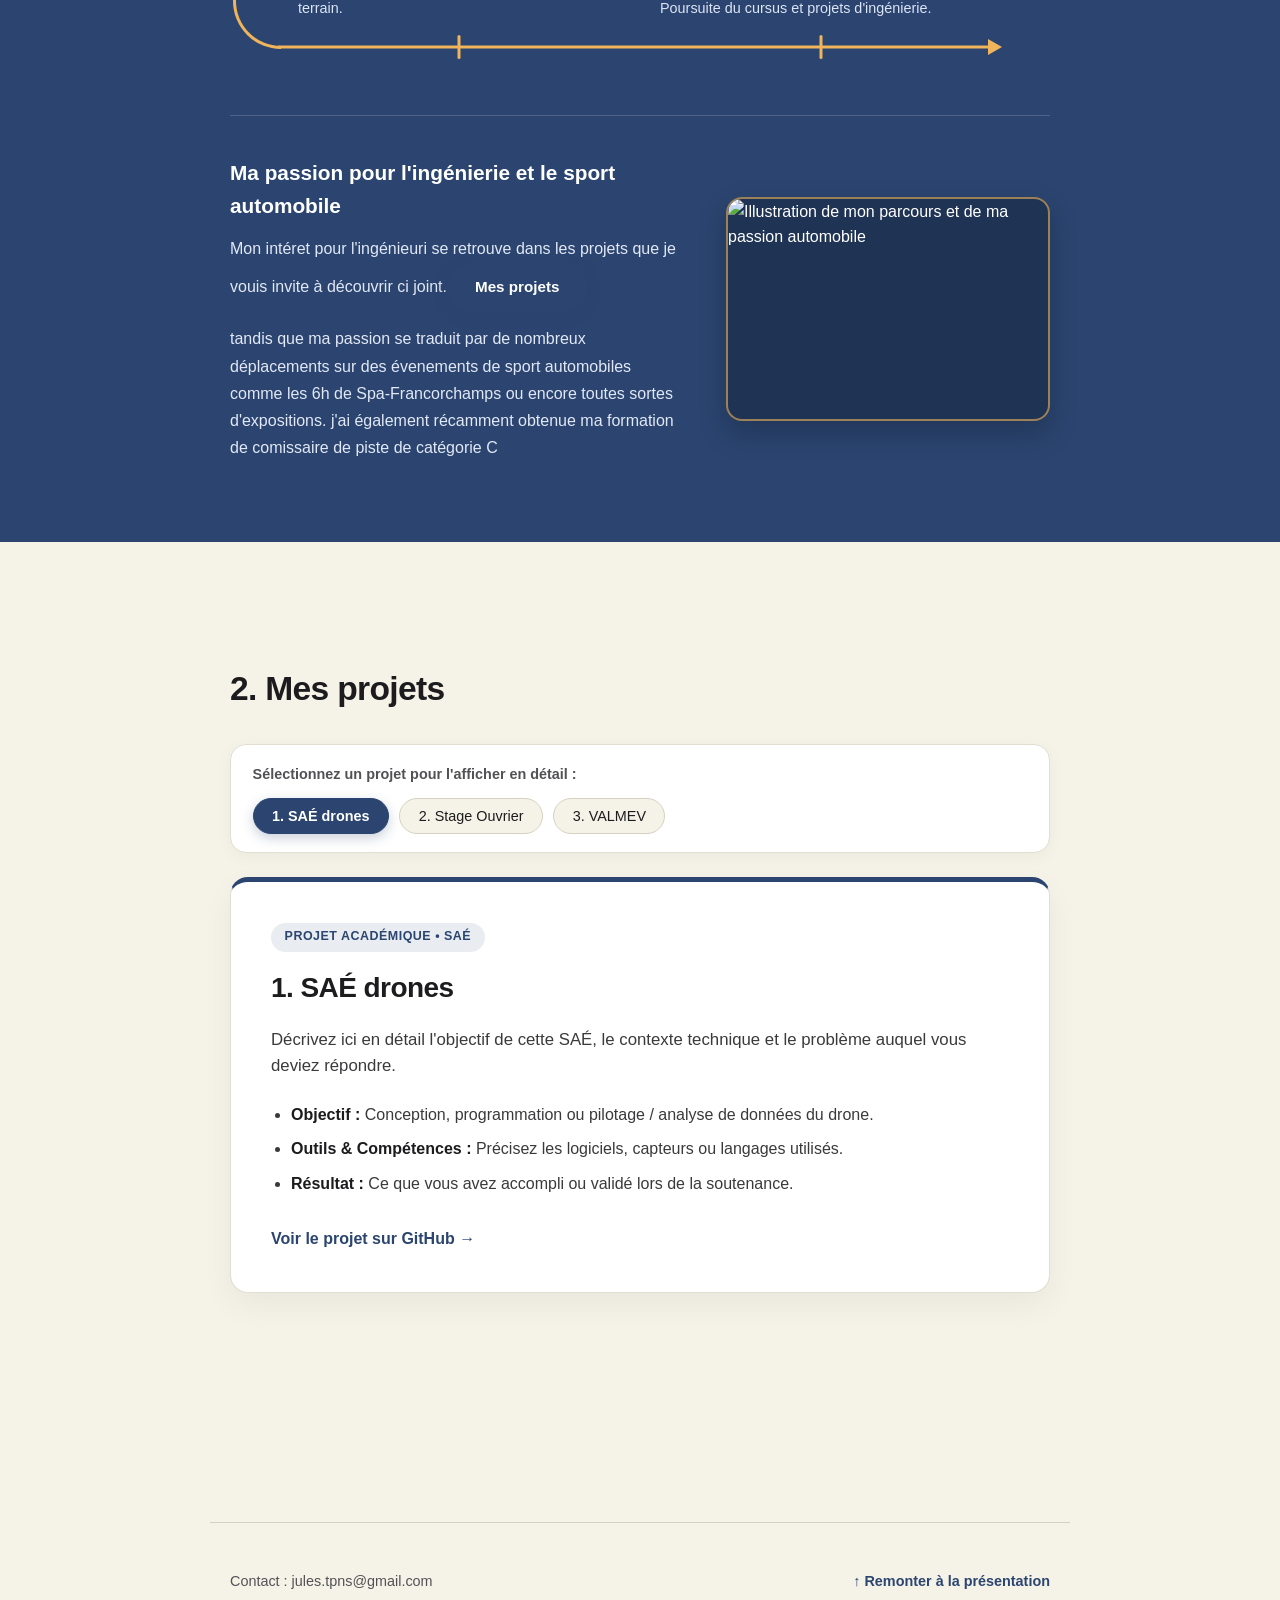
==== commit 4405f765: "Update index.html" ====
--- a/index.html
+++ b/index.html
@@ -149,12 +149,11 @@
         <div class="parcours-complement-texte">
           <h3>Ma passion pour l'ingénierie et le sport automobile</h3>
           <p>
-            Au-delà des cours théoriques, je m'investis dans des projets concrets qui me permettent 
-            d'appliquer la mécanique, l'électronique et la conception sur le terrain.
+            Mon intéret pour l'ingénieuri se retrouve dans les projets que je vouis invite à découvrir ci joint.<a href="#projets" class="btn-principal">Mes projets</a>
           </p>
           <p>
-            Cette approche pratique nourrit mon objectif : concevoir des systèmes performants et fiables 
-            dans le domaine de l'automobile et des mobilités.
+            tandis que ma passion se traduit par de nombreux déplacements sur des évenements de sport automobiles comme les 6h de Spa-Francorchamps ou encore toutes sortes d'expositions. 
+            j'ai également récamment obtenue ma formation de comissaire de piste de catégorie C
           </p>
         </div>
 
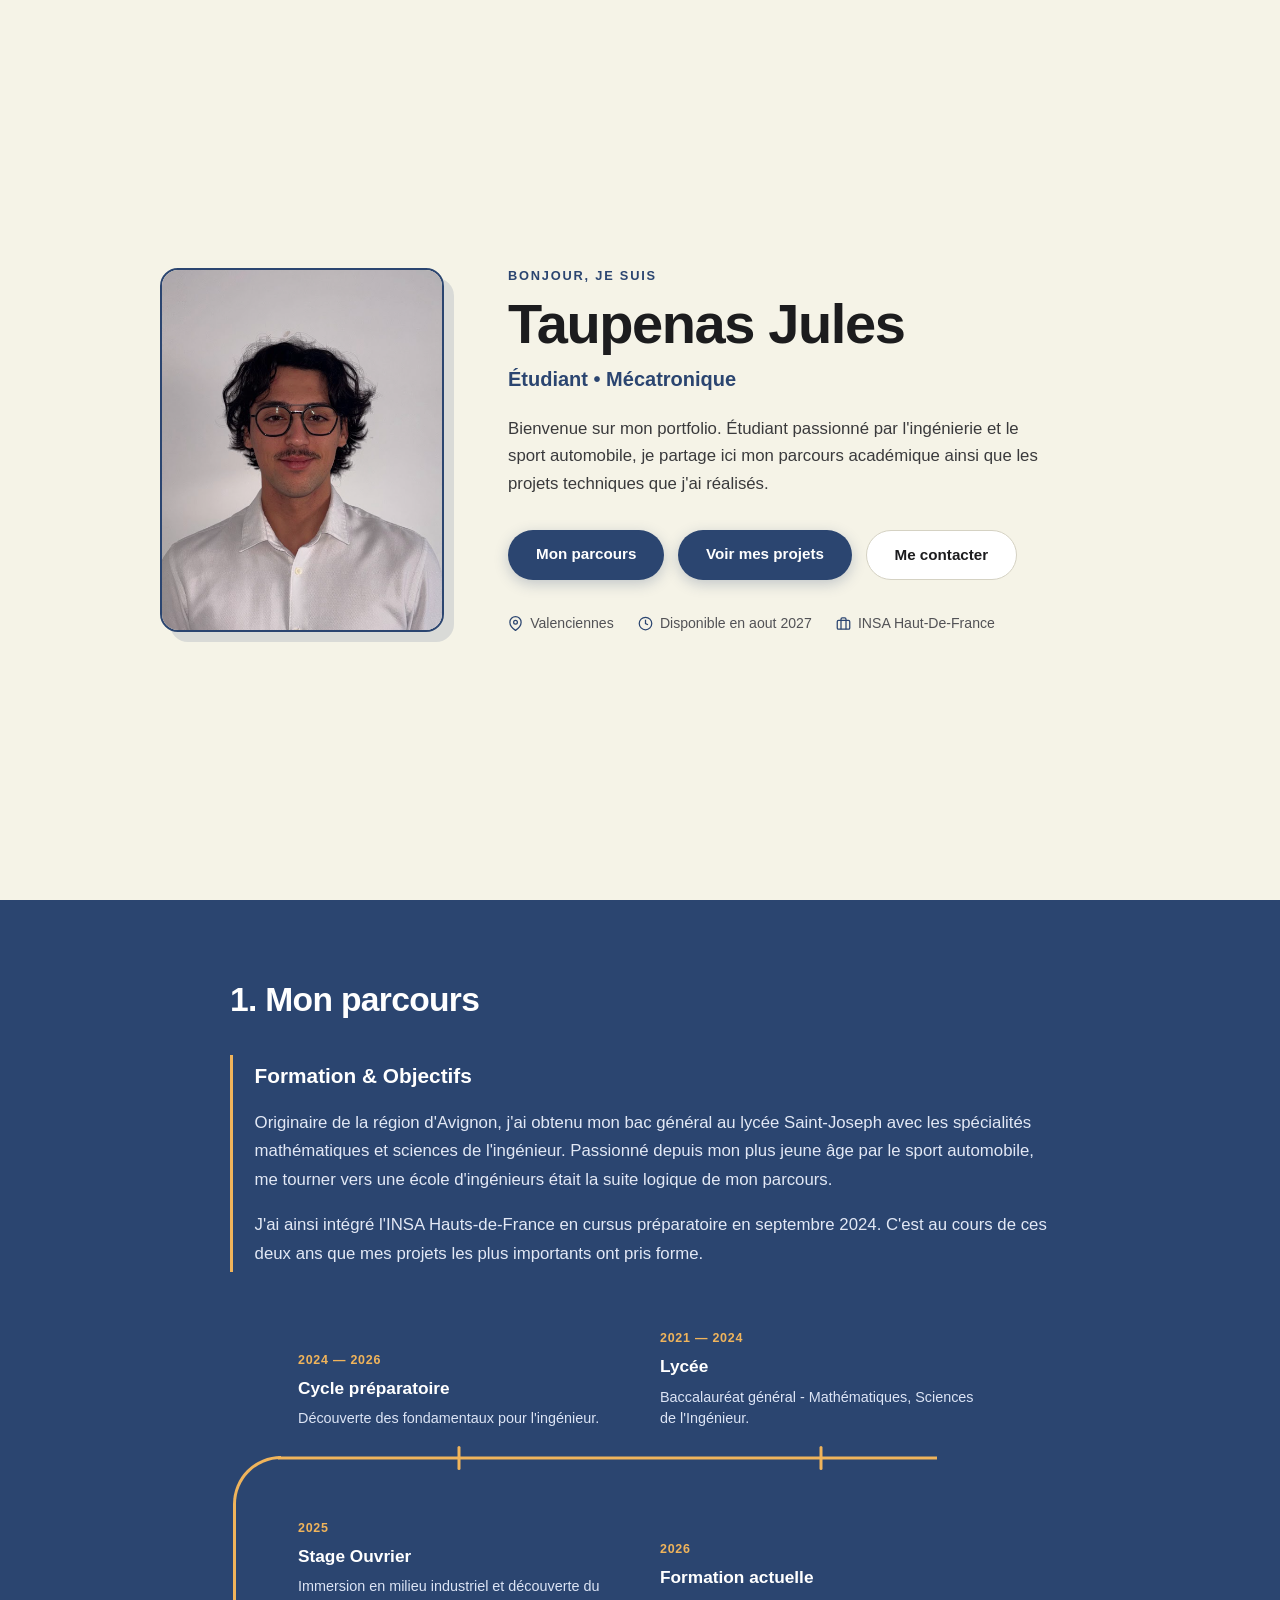
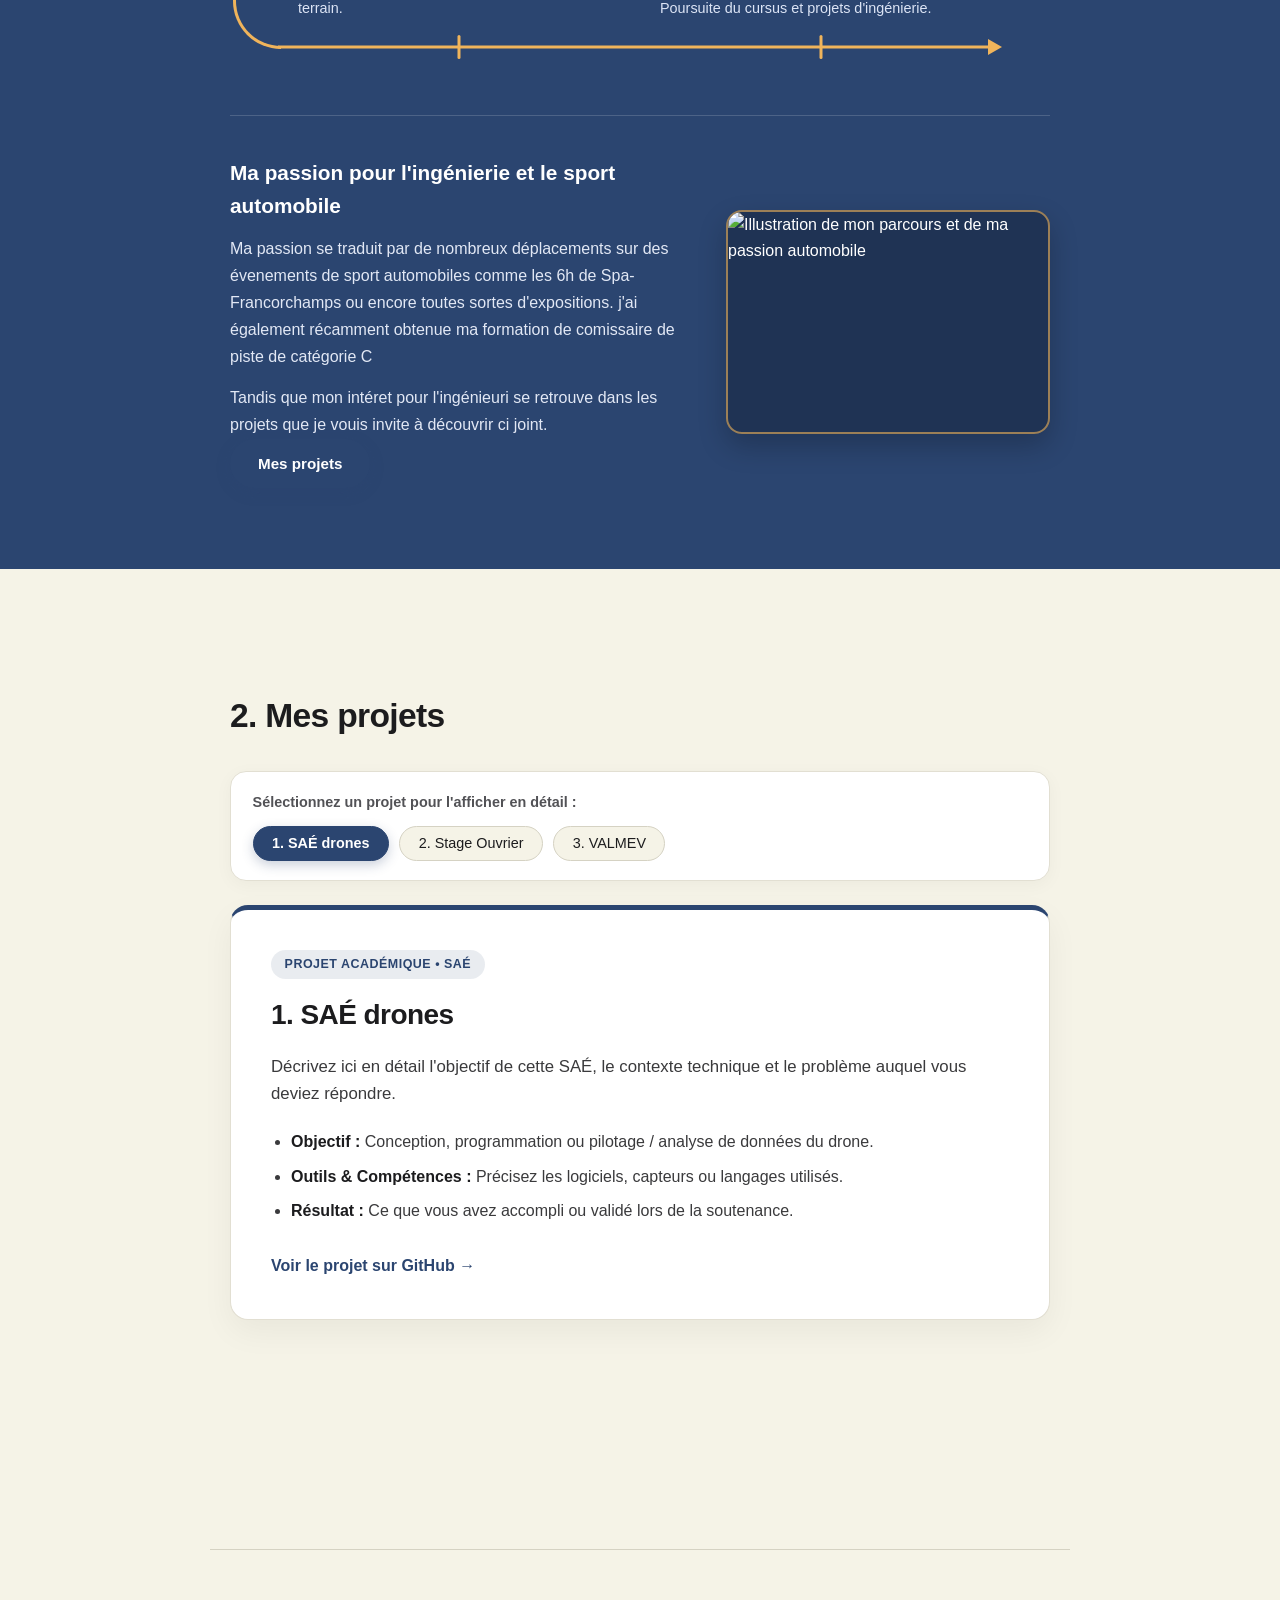
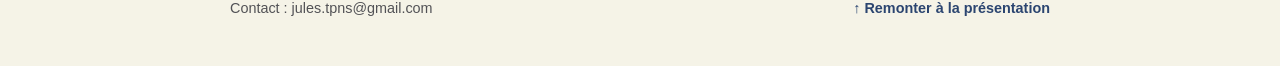
==== commit 1076f324: "Update index.html" ====
--- a/index.html
+++ b/index.html
@@ -149,11 +149,11 @@
         <div class="parcours-complement-texte">
           <h3>Ma passion pour l'ingénierie et le sport automobile</h3>
           <p>
-            Mon intéret pour l'ingénieuri se retrouve dans les projets que je vouis invite à découvrir ci joint.<a href="#projets" class="btn-principal">Mes projets</a>
+            Ma passion se traduit par de nombreux déplacements sur des évenements de sport automobiles comme les 6h de Spa-Francorchamps ou encore toutes sortes d'expositions. 
+            j'ai également récamment obtenue ma formation de comissaire de piste de catégorie C
           </p>
           <p>
-            tandis que ma passion se traduit par de nombreux déplacements sur des évenements de sport automobiles comme les 6h de Spa-Francorchamps ou encore toutes sortes d'expositions. 
-            j'ai également récamment obtenue ma formation de comissaire de piste de catégorie C
+            Tandis que mon intéret pour l'ingénieuri se retrouve dans les projets que je vouis invite à découvrir ci joint.<a href="#projets" class="btn-principal">Mes projets</a>
           </p>
         </div>
 
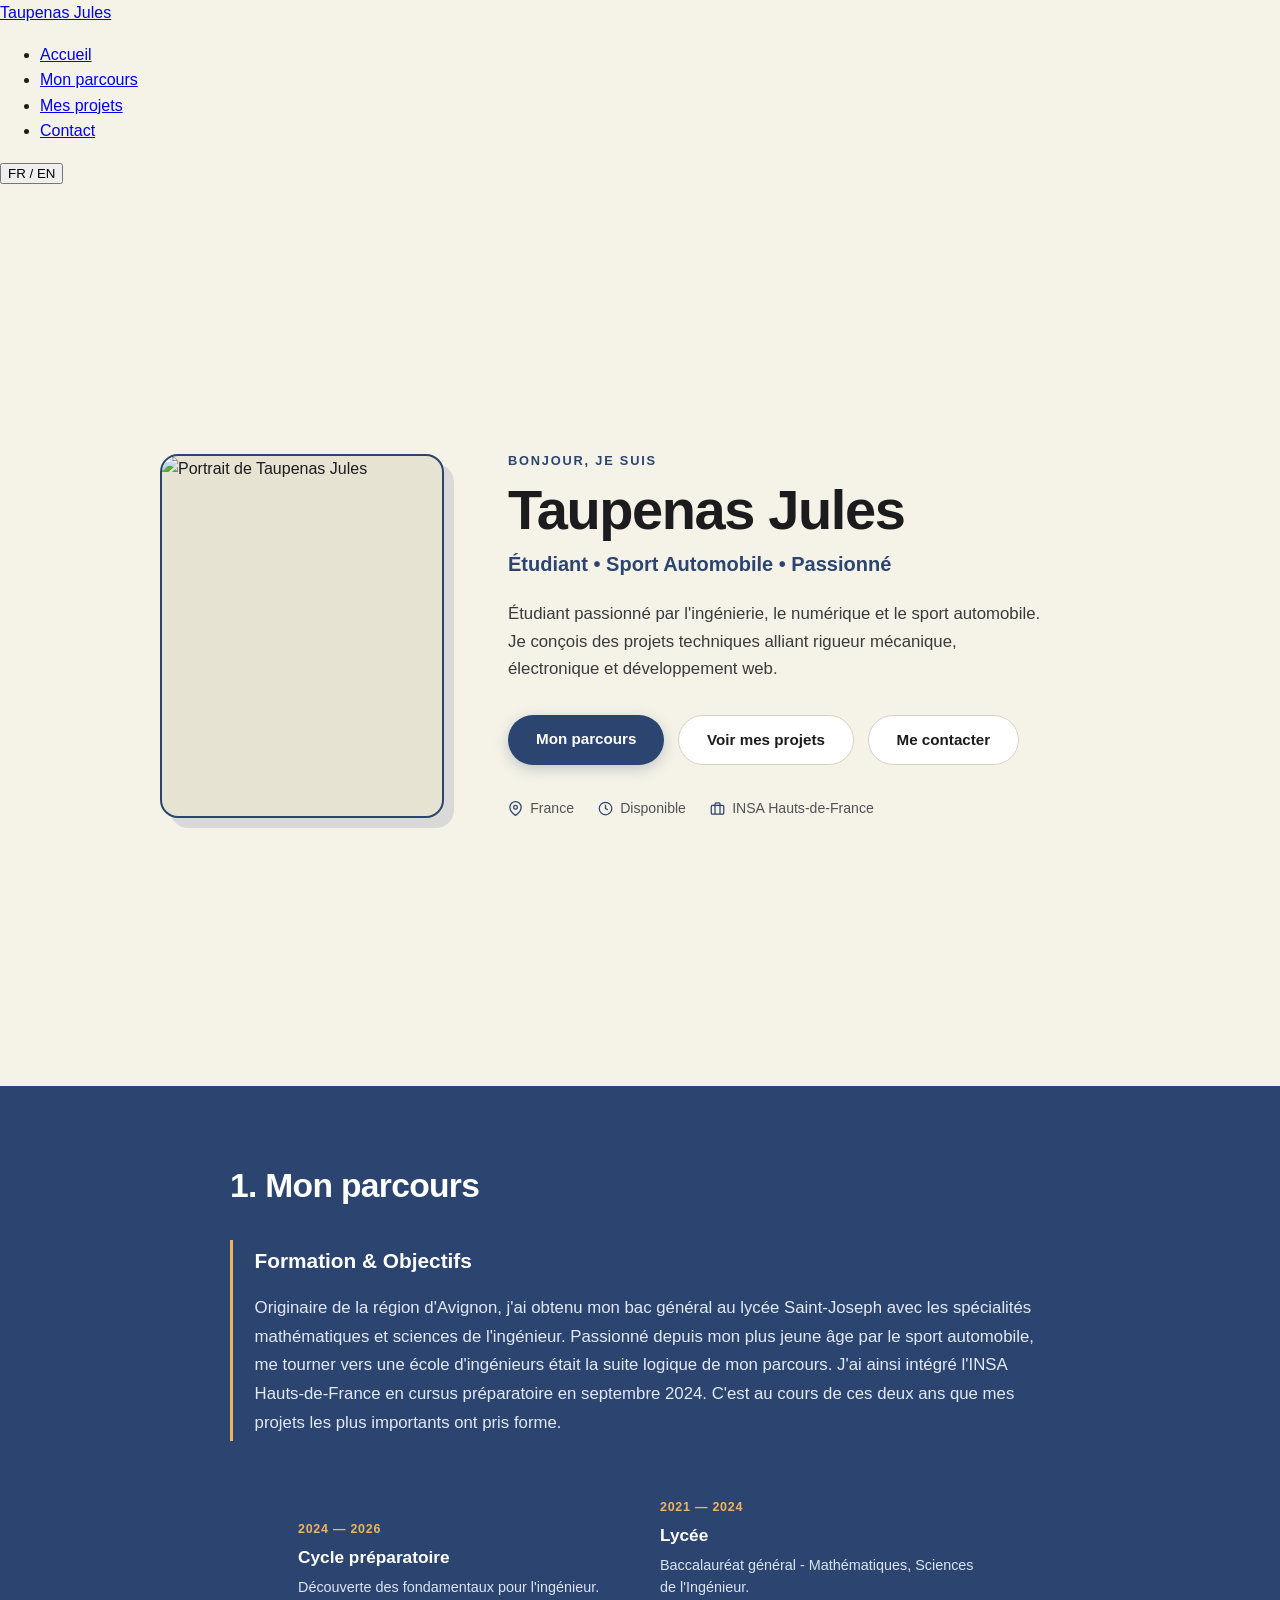
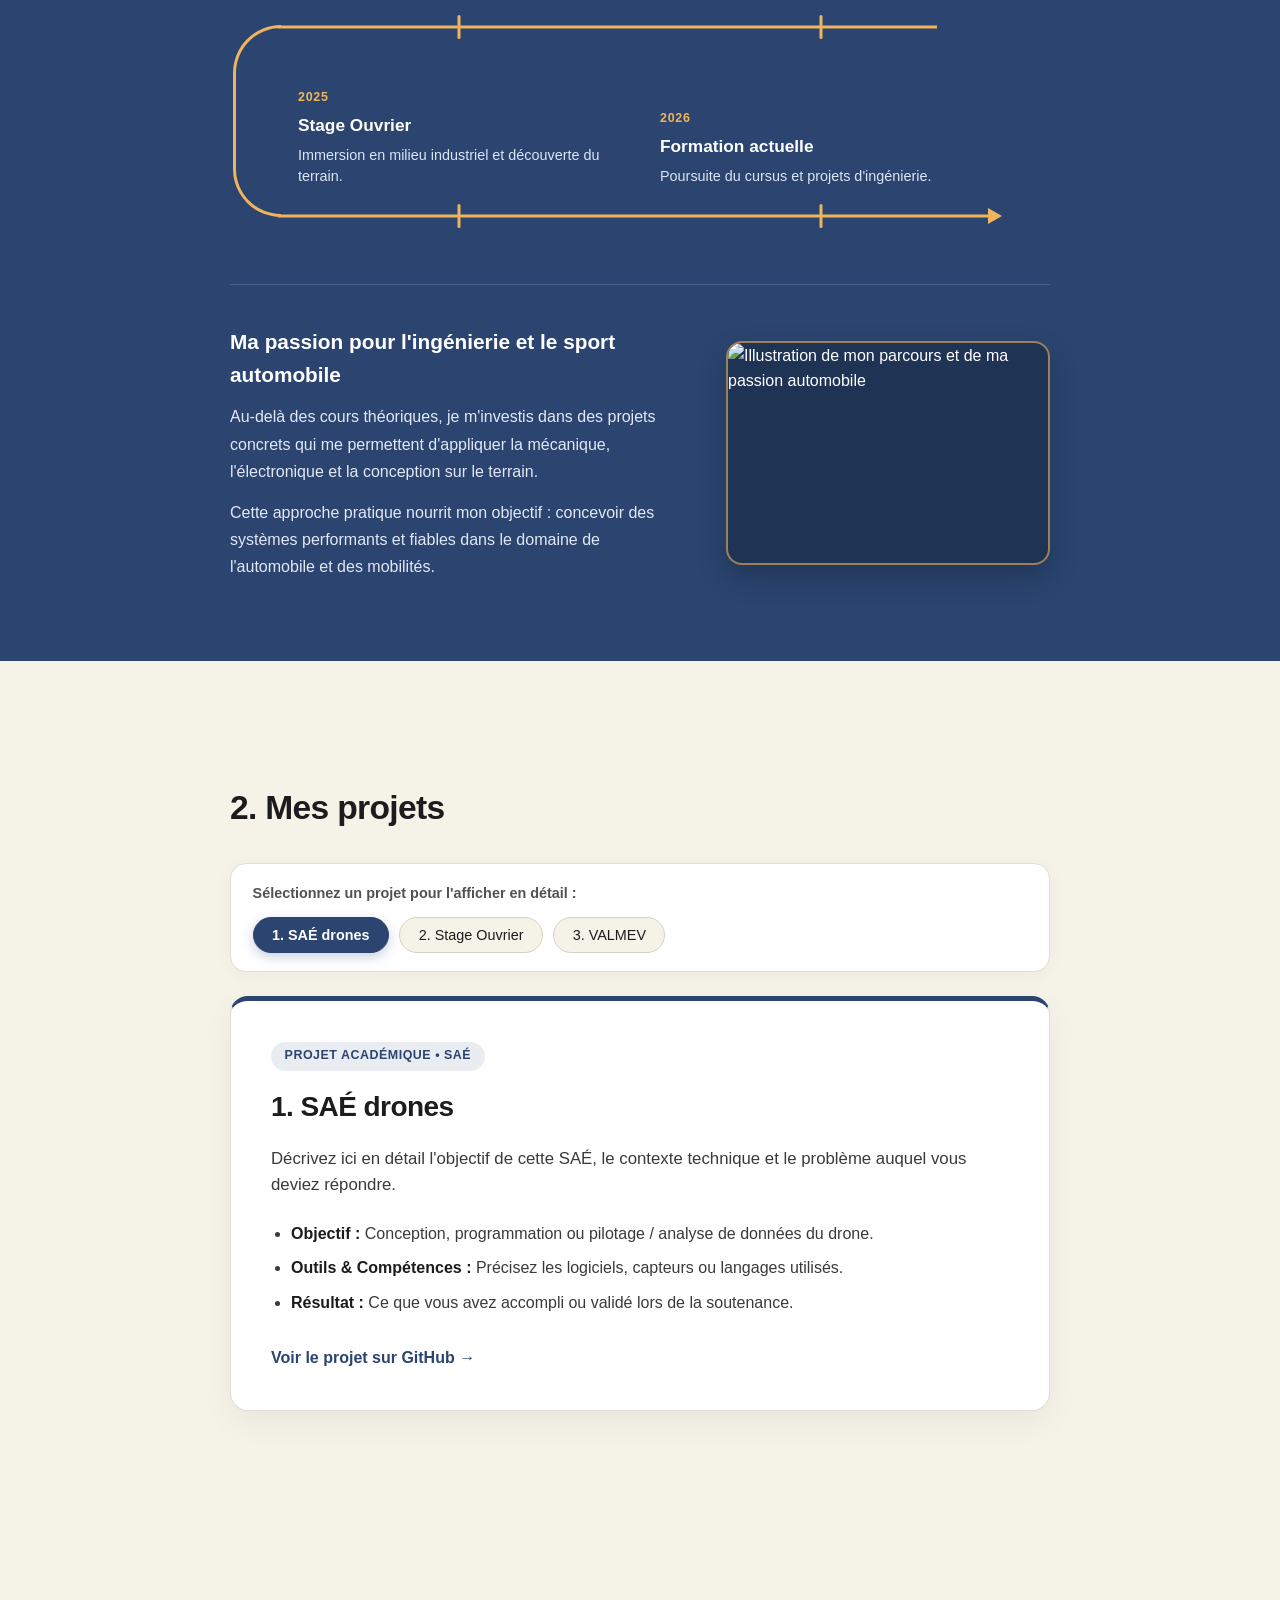
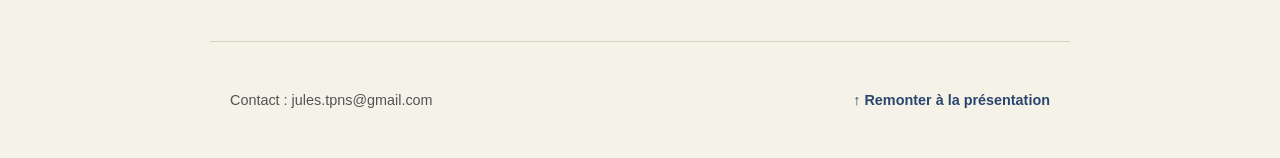
==== commit a16a38c3: "Update index.html" ====
--- a/index.html
+++ b/index.html
@@ -9,43 +9,63 @@
 <body>
 
   <!-- =========================================================
+       BANDEAU DE NAVIGATION FIXE EN HAUT (STICKY)
+       ========================================================= -->
+  <nav class="navbar" aria-label="Navigation principale">
+    <div class="navbar-contenu">
+      <!-- Nom à gauche -->
+      <a href="#accueil" class="navbar-nom">Taupenas Jules</a>
+
+      <!-- Liens de navigation au centre -->
+      <ul class="navbar-liens">
+        <li><a href="#accueil" data-i18n="nav_accueil">Accueil</a></li>
+        <li><a href="#parcours" data-i18n="nav_parcours">Mon parcours</a></li>
+        <li><a href="#projets" data-i18n="nav_projets">Mes projets</a></li>
+        <li><a href="#contact" data-i18n="nav_contact">Contact</a></li>
+      </ul>
+
+      <!-- Sélecteur de langue FR / EN à droite -->
+      <button type="button" id="btn-langue" class="btn-langue" aria-label="Changer la langue">
+        <span id="label-fr" class="langue-active">FR</span>
+        <span class="langue-separateur">/</span>
+        <span id="label-en">EN</span>
+      </button>
+    </div>
+  </nav>
+
+  <!-- =========================================================
        PREMIÈRE PAGE : PRÉSENTATION EN DEUX COLONNES
        ========================================================= -->
   <header id="accueil" class="hero">
     <div class="hero-grille">
 
-      <!-- Colonne de gauche : votre photo -->
       <div class="hero-photo">
-        <img src="photo cv.PNG" alt="Portrait de Taupenas Jules">
-      </div>
-
-      <!-- Colonne de droite : texte, boutons et informations -->
+        <img src="photo.jpg" alt="Portrait de Taupenas Jules">
+      </div>
+
       <div class="hero-texte">
-        <p class="sur-titre">BONJOUR, JE SUIS</p>
+        <p class="sur-titre" data-i18n="hero_surtitre">BONJOUR, JE SUIS</p>
         <h1>Taupenas Jules</h1>
-        <p class="sous-titre">Étudiant • Mécatronique</p>
-
-        <p class="description-hero">
-         Bienvenue sur mon portfolio. Étudiant passionné par l'ingénierie et le sport automobile, 
-          je partage ici mon parcours académique ainsi que les projets techniques que j'ai réalisés.
-
-        </p>
-
-        <!-- Les trois boutons pilules côte à côte -->
+        <p class="sous-titre" data-i18n="hero_soustitre">Étudiant • Sport Automobile • Passionné</p>
+
+        <p class="description-hero" data-i18n="hero_desc">
+          Étudiant passionné par l'ingénierie, le numérique et le sport automobile. 
+          Je conçois des projets techniques alliant rigueur mécanique, électronique et développement web.
+        </p>
+
         <div class="hero-boutons">
-          <a href="#parcours" class="btn-principal">Mon parcours</a>
-          <a href="#projets" class="btn-principal">Voir mes projets</a>
-          <a href="#contact" class="btn-secondaire">Me contacter</a>
-        </div>
-
-        <!-- Ligne d'informations rapides avec icônes -->
+          <a href="#parcours" class="btn-principal" data-i18n="hero_btn_parcours">Mon parcours</a>
+          <a href="#projets" class="btn-secondaire" data-i18n="hero_btn_projets">Voir mes projets</a>
+          <a href="#contact" class="btn-secondaire" data-i18n="hero_btn_contact">Me contacter</a>
+        </div>
+
         <div class="hero-infos">
           <span class="info-item">
             <svg width="15" height="15" viewBox="0 0 24 24" fill="none" stroke="currentColor" stroke-width="2">
               <path d="M21 10c0 7-9 13-9 13s-9-6-9-13a9 9 0 0 1 18 0z"></path>
               <circle cx="12" cy="10" r="3"></circle>
             </svg>
-            Valenciennes
+            <span data-i18n="info_pays">France</span>
           </span>
 
           <span class="info-item">
@@ -53,7 +73,7 @@
               <circle cx="12" cy="12" r="10"></circle>
               <polyline points="12 6 12 12 16 14"></polyline>
             </svg>
-            Disponible en aout 2027
+            <span data-i18n="info_dispo">Disponible</span>
           </span>
 
           <span class="info-item">
@@ -61,7 +81,7 @@
               <rect x="2" y="7" width="20" height="14" rx="2" ry="2"></rect>
               <path d="M16 21V5a2 2 0 0 0-2-2h-4a2 2 0 0 0-2 2v16"></path>
             </svg>
-            INSA Haut-De-France
+            <span>INSA Hauts-de-France</span>
           </span>
         </div>
       </div>
@@ -70,72 +90,69 @@
   </header>
 
   <!-- =========================================================
-       CONTENU PRINCIPAL DE LA PAGE (INCHANGÉ)
+       CONTENU PRINCIPAL
        ========================================================= -->
   <main>
 
     <!-- SECTION 1 : MON PARCOURS -->
     <section id="parcours">
-      <h2>1. Mon parcours</h2>
+      <h2 data-i18n="parcours_titre">1. Mon parcours</h2>
       <div class="carte">
-        <h3>Formation & Objectifs</h3>
-        <p>
+        <h3 data-i18n="parcours_intro_titre">Formation & Objectifs</h3>
+        <p data-i18n="parcours_intro_texte">
           Originaire de la région d'Avignon, j'ai obtenu mon bac général au lycée Saint-Joseph avec les spécialités 
           mathématiques et sciences de l'ingénieur. Passionné depuis mon plus jeune âge par le sport automobile, 
-          me tourner vers une école d'ingénieurs était la suite logique de mon parcours.
-          </p>
-        <p>
-          J'ai ainsi intégré l'INSA 
+          me tourner vers une école d'ingénieurs était la suite logique de mon parcours. J'ai ainsi intégré l'INSA 
           Hauts-de-France en cursus préparatoire en septembre 2024. C'est au cours de ces deux ans que mes projets 
           les plus importants ont pris forme.
-          </p>
+        </p>
       </div>
 
       <!-- AXE TEMPOREL EN SERPENTIN -->
       <div class="frise-serpentin">
 
-        <!-- ÉTAPE 1 (En haut à droite) -->
+        <!-- ÉTAPE 1 -->
         <div class="etape">
           <div class="etape-texte">
             <span class="etape-date">2021 — 2024</span>
-            <h4>Lycée</h4>
-            <p>Baccalauréat général - Mathématiques, Sciences de l'Ingénieur.</p>
+            <h4 data-i18n="etape1_titre">Lycée</h4>
+            <p data-i18n="etape1_desc">Baccalauréat général - Mathématiques, Sciences de l'Ingénieur.</p>
           </div>
           <div class="etape-axe">
             <span class="etape-repere"></span>
           </div>
         </div>
 
-        <!-- ÉTAPE 2 (En haut à gauche, avant le virage) -->
+        <!-- ÉTAPE 2 -->
         <div class="etape">
           <div class="etape-texte">
             <span class="etape-date">2024 — 2026</span>
-            <h4>Cycle préparatoire</h4>
-            <p>Découverte des fondamentaux pour l'ingénieur.</p>
+            <h4 data-i18n="etape2_titre">Cycle préparatoire</h4>
+            <p data-i18n="etape2_desc">Découverte des fondamentaux pour l'ingénieur.</p>
           </div>
           <div class="etape-axe">
             <span class="etape-repere"></span>
           </div>
         </div>
 
-        <!-- ÉTAPE 3 (En bas à gauche, après le virage) -->
+        <!-- ÉTAPE 3 -->
         <div class="etape">
           <div class="etape-texte">
             <span class="etape-date">2025</span>
-            <h4>Stage Ouvrier</h4>
-            <p>Immersion en milieu industriel et découverte du terrain.</p>
+            <h4 data-i18n="etape3_titre">Stage Ouvrier</h4>
+            <p data-i18n="etape3_desc">Immersion en milieu industriel et découverte du terrain.</p>
           </div>
           <div class="etape-axe">
             <span class="etape-repere"></span>
           </div>
         </div>
 
-        <!-- ÉTAPE 4 (En bas à droite, avant la flèche) -->
+        <!-- ÉTAPE 4 -->
         <div class="etape">
           <div class="etape-texte">
             <span class="etape-date">2026</span>
-            <h4>Formation actuelle</h4>
-            <p>Poursuite du cursus et projets d'ingénierie.</p>
+            <h4 data-i18n="etape4_titre">Formation actuelle</h4>
+            <p data-i18n="etape4_desc">Poursuite du cursus et projets d'ingénierie.</p>
           </div>
           <div class="etape-axe">
             <span class="etape-repere"></span>
@@ -144,16 +161,17 @@
 
       </div>
 
-      <!-- NOUVELLE ZONE : TEXTE À GAUCHE + PHOTO À DROITE -->
+      <!-- ZONE COMPLÉMENTAIRE : TEXTE À GAUCHE + PHOTO À DROITE -->
       <div class="parcours-complement">
         <div class="parcours-complement-texte">
-          <h3>Ma passion pour l'ingénierie et le sport automobile</h3>
-          <p>
-            Ma passion se traduit par de nombreux déplacements sur des évenements de sport automobiles comme les 6h de Spa-Francorchamps ou encore toutes sortes d'expositions. 
-            j'ai également récamment obtenue ma formation de comissaire de piste de catégorie C
+          <h3 data-i18n="parcours_comp_titre">Ma passion pour l'ingénierie et le sport automobile</h3>
+          <p data-i18n="parcours_comp_p1">
+            Au-delà des cours théoriques, je m'investis dans des projets concrets qui me permettent 
+            d'appliquer la mécanique, l'électronique et la conception sur le terrain.
           </p>
-          <p>
-            Tandis que mon intéret pour l'ingénieuri se retrouve dans les projets que je vouis invite à découvrir ci joint.<a href="#projets" class="btn-principal">Mes projets</a>
+          <p data-i18n="parcours_comp_p2">
+            Cette approche pratique nourrit mon objectif : concevoir des systèmes performants et fiables 
+            dans le domaine de l'automobile et des mobilités.
           </p>
         </div>
 
@@ -163,63 +181,63 @@
       </div>
 
     </section>
-       <!-- SECTION 2 : MES PROJETS (AFFICHAGE EN GRAND PAR ONGLETS) -->
+
+    <!-- SECTION 2 : MES PROJETS -->
     <section id="projets">
-      <h2>2. Mes projets</h2>
-
-      <!-- Barre de sélection des projets -->
+      <h2 data-i18n="projets_titre">2. Mes projets</h2>
+
       <div class="sommaire-projets" role="tablist" aria-label="Choisir un projet">
-        <p class="sommaire-projets-titre">Sélectionnez un projet pour l'afficher en détail :</p>
+        <p class="sommaire-projets-titre" data-i18n="projets_select_titre">Sélectionnez un projet pour l'afficher en détail :</p>
         <div class="liste-boutons-projets">
-          <button type="button" class="btn-projet actif" data-cible="projet-1">1. SAÉ drones</button>
-          <button type="button" class="btn-projet" data-cible="projet-2">2. Stage Ouvrier</button>
-          <button type="button" class="btn-projet" data-cible="projet-3">3. VALMEV</button>
-        </div>
-      </div>
-
-      <!-- PROJET 1 (Affiché par défaut grâce à la classe "actif") -->
+          <button type="button" class="btn-projet actif" data-cible="projet-1" data-i18n="btn_p1">1. SAÉ drones</button>
+          <button type="button" class="btn-projet" data-cible="projet-2" data-i18n="btn_p2">2. Stage Ouvrier</button>
+          <button type="button" class="btn-projet" data-cible="projet-3" data-i18n="btn_p3">3. VALMEV</button>
+        </div>
+      </div>
+
+      <!-- PROJET 1 -->
       <article id="projet-1" class="projet-grand actif">
-        <span class="projet-badge">Projet Académique • SAÉ</span>
-        <h3>1. SAÉ drones</h3>
-        <p class="projet-intro">
+        <span class="projet-badge" data-i18n="p1_badge">Projet Académique • SAÉ</span>
+        <h3 data-i18n="p1_titre">1. SAÉ drones</h3>
+        <p class="projet-intro" data-i18n="p1_intro">
           Décrivez ici en détail l'objectif de cette SAÉ, le contexte technique et le problème auquel vous deviez répondre.
         </p>
         <ul class="projet-details">
-          <li><strong>Objectif :</strong> Conception, programmation ou pilotage / analyse de données du drone.</li>
-          <li><strong>Outils & Compétences :</strong> Précisez les logiciels, capteurs ou langages utilisés.</li>
-          <li><strong>Résultat :</strong> Ce que vous avez accompli ou validé lors de la soutenance.</li>
+          <li data-i18n="p1_li1"><strong>Objectif :</strong> Conception, programmation ou pilotage / analyse de données du drone.</li>
+          <li data-i18n="p1_li2"><strong>Outils & Compétences :</strong> Précisez les logiciels, capteurs ou langages utilisés.</li>
+          <li data-i18n="p1_li3"><strong>Résultat :</strong> Ce que vous avez accompli ou validé lors de la soutenance.</li>
         </ul>
-        <a href="https://github.com/oeoeoepdf" class="projet-lien">Voir le projet sur GitHub →</a>
+        <a href="https://github.com/oeoeoepdf" class="projet-lien" data-i18n="p1_lien">Voir le projet sur GitHub →</a>
       </article>
 
-      <!-- PROJET 2 (Masqué tant qu'on ne clique pas sur son bouton) -->
+      <!-- PROJET 2 -->
       <article id="projet-2" class="projet-grand">
-        <span class="projet-badge">Expérience Professionnelle</span>
-        <h3>2. Stage Ouvrier</h3>
-        <p class="projet-intro">
+        <span class="projet-badge" data-i18n="p2_badge">Expérience Professionnelle</span>
+        <h3 data-i18n="p2_titre">2. Stage Ouvrier</h3>
+        <p class="projet-intro" data-i18n="p2_intro">
           Présentez ici l'entreprise qui vous a accueilli, son secteur d'activité et votre rôle au sein de l'équipe.
         </p>
         <ul class="projet-details">
-          <li><strong>Missions principales :</strong> Vos tâches quotidiennes sur le terrain ou en atelier.</li>
-          <li><strong>Environnement :</strong> Découverte des processus industriels, sécurité et organisation.</li>
-          <li><strong>Bilan :</strong> Ce que cette expérience concrète vous a apporté pour la suite de vos études.</li>
+          <li data-i18n="p2_li1"><strong>Missions principales :</strong> Vos tâches quotidiennes sur le terrain ou en atelier.</li>
+          <li data-i18n="p2_li2"><strong>Environnement :</strong> Découverte des processus industriels, sécurité et organisation.</li>
+          <li data-i18n="p2_li3"><strong>Bilan :</strong> Ce que cette expérience concrète vous a apporté pour la suite de vos études.</li>
         </ul>
-        <a href="https://github.com/oeoeoepdf" class="projet-lien">En savoir plus →</a>
+        <a href="https://github.com/oeoeoepdf" class="projet-lien" data-i18n="p2_lien">En savoir plus →</a>
       </article>
 
-      <!-- PROJET 3 : VALMEV -->
+      <!-- PROJET 3 -->
       <article id="projet-3" class="projet-grand">
-        <span class="projet-badge">Projet Technique</span>
-        <h3>3. VALMEV</h3>
-        <p class="projet-intro">
+        <span class="projet-badge" data-i18n="p3_badge">Projet Technique</span>
+        <h3 data-i18n="p3_titre">3. VALMEV</h3>
+        <p class="projet-intro" data-i18n="p3_intro">
           Présentez ici le projet VALMEV : son contexte, votre contribution et les enjeux techniques associés.
         </p>
         <ul class="projet-details">
-          <li><strong>Contexte :</strong> Présentation générale du projet VALMEV.</li>
-          <li><strong>Réalisation :</strong> Les étapes techniques que vous avez menées.</li>
-          <li><strong>Compétences mobilisées :</strong> Travail d'équipe, rigueur, outils techniques.</li>
+          <li data-i18n="p3_li1"><strong>Contexte :</strong> Présentation générale du projet VALMEV.</li>
+          <li data-i18n="p3_li2"><strong>Réalisation :</strong> Les étapes techniques que vous avez menées.</li>
+          <li data-i18n="p3_li3"><strong>Compétences mobilisées :</strong> Travail d'équipe, rigueur, outils techniques.</li>
         </ul>
-        <a href="https://github.com/oeoeoepdf" class="projet-lien">Voir le dossier du projet →</a>
+        <a href="https://github.com/oeoeoepdf" class="projet-lien" data-i18n="p3_lien">Voir le dossier du projet →</a>
       </article>
 
     </section>
@@ -230,30 +248,55 @@
        PIED DE PAGE
        ========================================================= -->
   <footer id="contact">
-    <p>Contact : jules.tpns@gmail.com</p>
-    <p><a href="#accueil" class="retour-haut">↑ Remonter à la présentation</a></p>
+    <p data-i18n="footer_contact">Contact : jules.tpns@gmail.com</p>
+    <p><a href="#accueil" class="retour-haut" data-i18n="footer_haut">↑ Remonter à la présentation</a></p>
   </footer>
-<!-- Script pour changer le projet affiché au clic -->
+
+  <!-- =========================================================
+       SCRIPTS : ONGLETS PROJETS + TRADUCTION FR / EN
+       ========================================================= -->
   <script>
+    // 1. Gestion des onglets de projets
     const boutonsProjets = document.querySelectorAll('.btn-projet');
     const fichesProjets = document.querySelectorAll('.projet-grand');
 
     boutonsProjets.forEach((bouton) => {
       bouton.addEventListener('click', () => {
-        // 1. On désactive tous les boutons et on masque toutes les fiches
         boutonsProjets.forEach((b) => b.classList.remove('actif'));
         fichesProjets.forEach((fiche) => fiche.classList.remove('actif'));
 
-        // 2. On met en évidence le bouton sur lequel on vient de cliquer
         bouton.classList.add('actif');
-
-        // 3. On affiche uniquement la fiche correspondante
         const idCible = bouton.getAttribute('data-cible');
         document.getElementById(idCible).classList.add('actif');
       });
     });
-  </script>
-</body>
-</html>
-
-
+
+    // 2. Dictionnaire de traduction Français / Anglais
+    const traductions = {
+      fr: {
+        nav_accueil: "Accueil",
+        nav_parcours: "Mon parcours",
+        nav_projets: "Mes projets",
+        nav_contact: "Contact",
+        hero_surtitre: "BONJOUR, JE SUIS",
+        hero_soustitre: "Étudiant • Sport Automobile • Passionné",
+        hero_desc: "Étudiant passionné par l'ingénierie, le numérique et le sport automobile. Je conçois des projets techniques alliant rigueur mécanique, électronique et développement web.",
+        hero_btn_parcours: "Mon parcours",
+        hero_btn_projets: "Voir mes projets",
+        hero_btn_contact: "Me contacter",
+        info_pays: "France",
+        info_dispo: "Disponible",
+        parcours_titre: "1. Mon parcours",
+        parcours_intro_titre: "Formation & Objectifs",
+        parcours_intro_texte: "Originaire de la région d'Avignon, j'ai obtenu mon bac général au lycée Saint-Joseph avec les spécialités mathématiques et sciences de l'ingénieur. Passionné depuis mon plus jeune âge par le sport automobile, me tourner vers une école d'ingénieurs était la suite logique de mon parcours. J'ai ainsi intégré l'INSA Hauts-de-France en cursus préparatoire en septembre 2024. C'est au cours de ces deux ans que mes projets les plus importants ont pris forme.",
+        etape1_titre: "Lycée",
+        etape1_desc: "Baccalauréat général - Mathématiques, Sciences de l'Ingénieur.",
+        etape2_titre: "Cycle préparatoire",
+        etape2_desc: "Découverte des fondamentaux pour l'ingénieur.",
+        etape3_titre: "Stage Ouvrier",
+        etape3_desc: "Immersion en milieu industriel et découverte du terrain.",
+        etape4_titre: "Formation actuelle",
+        etape4_desc: "Poursuite du cursus et projets d'ingénierie.",
+        parcours_comp_titre: "Ma passion pour l'ingénierie et le sport automobile",
+        parcours_comp_p1: "Au-delà des cours théoriques, je m'investis dans des projets concrets qui me permettent d'appliquer la mécanique, l'électronique et la conception sur le terrain.",
+        parcours_comp_p2: "Cette approche pratique nourrit mon objectif : concevoir des systèmes performants et fiables dans le domaine de l'
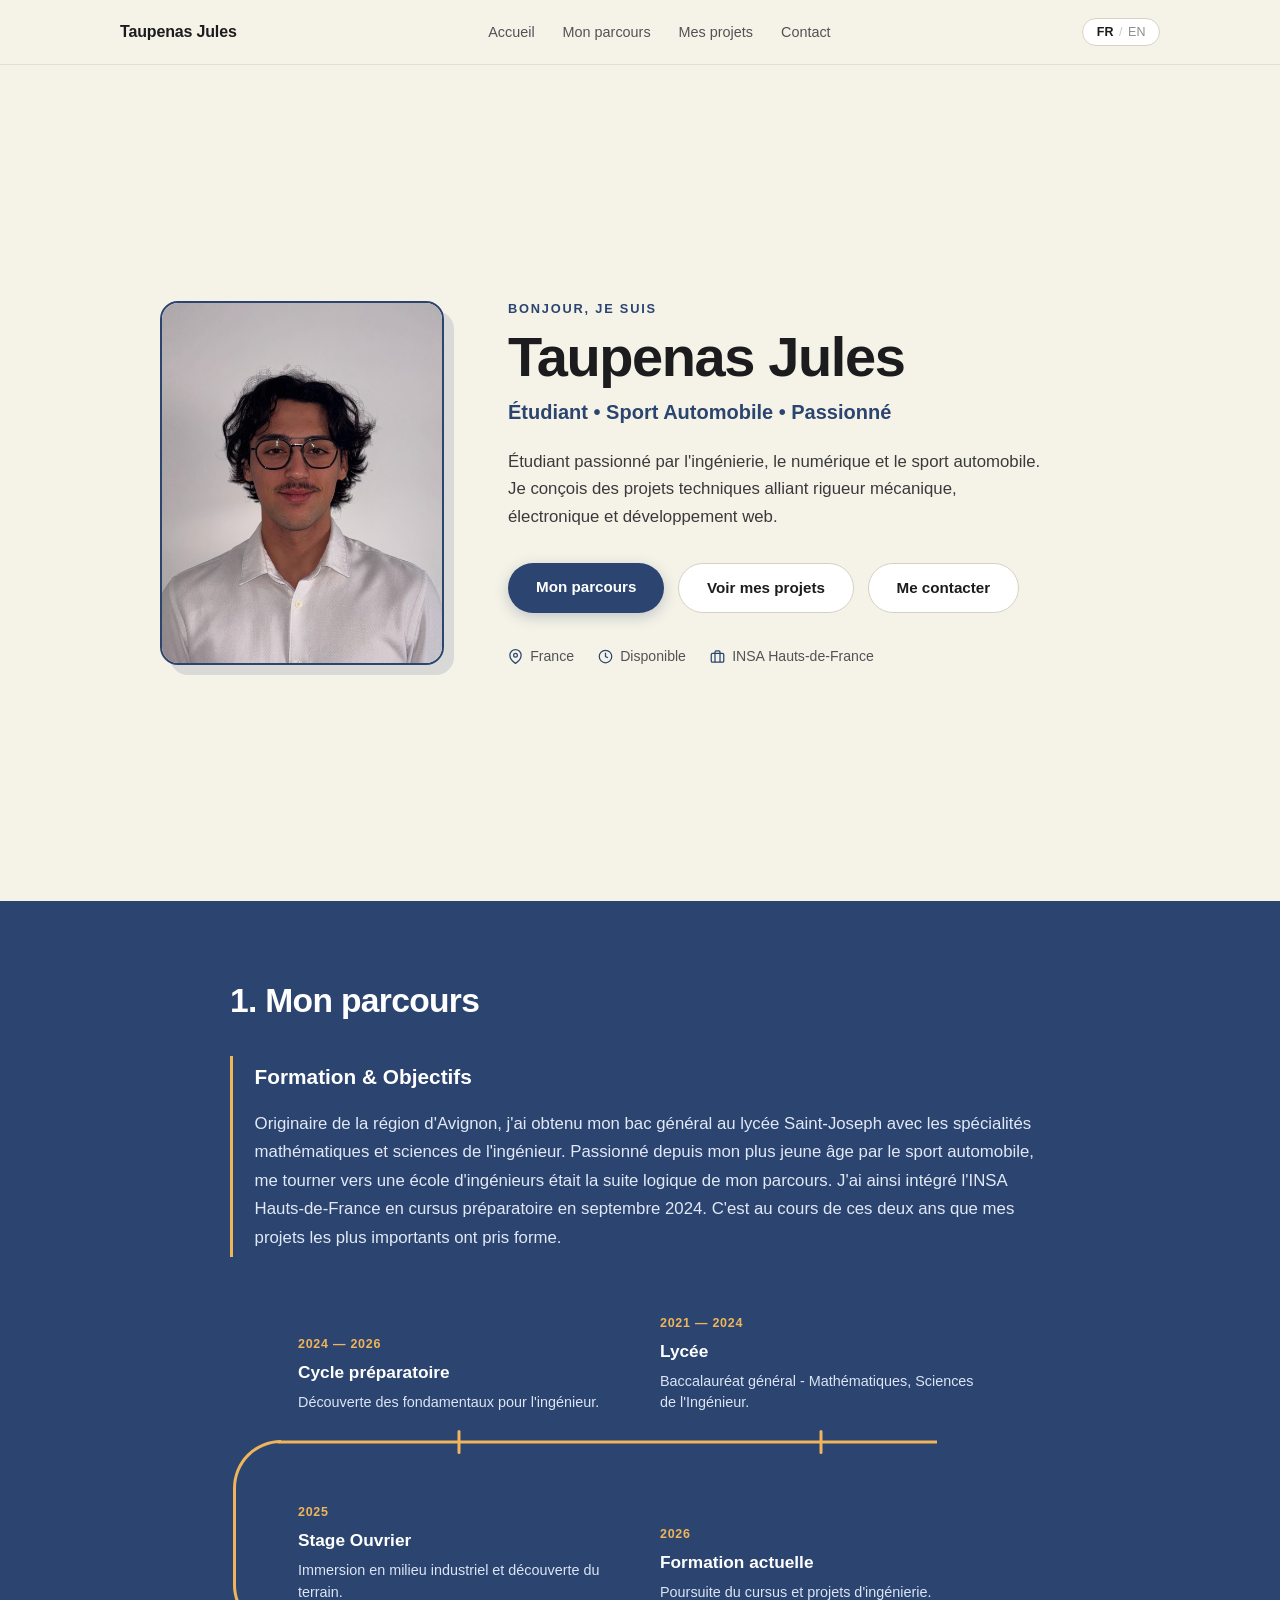
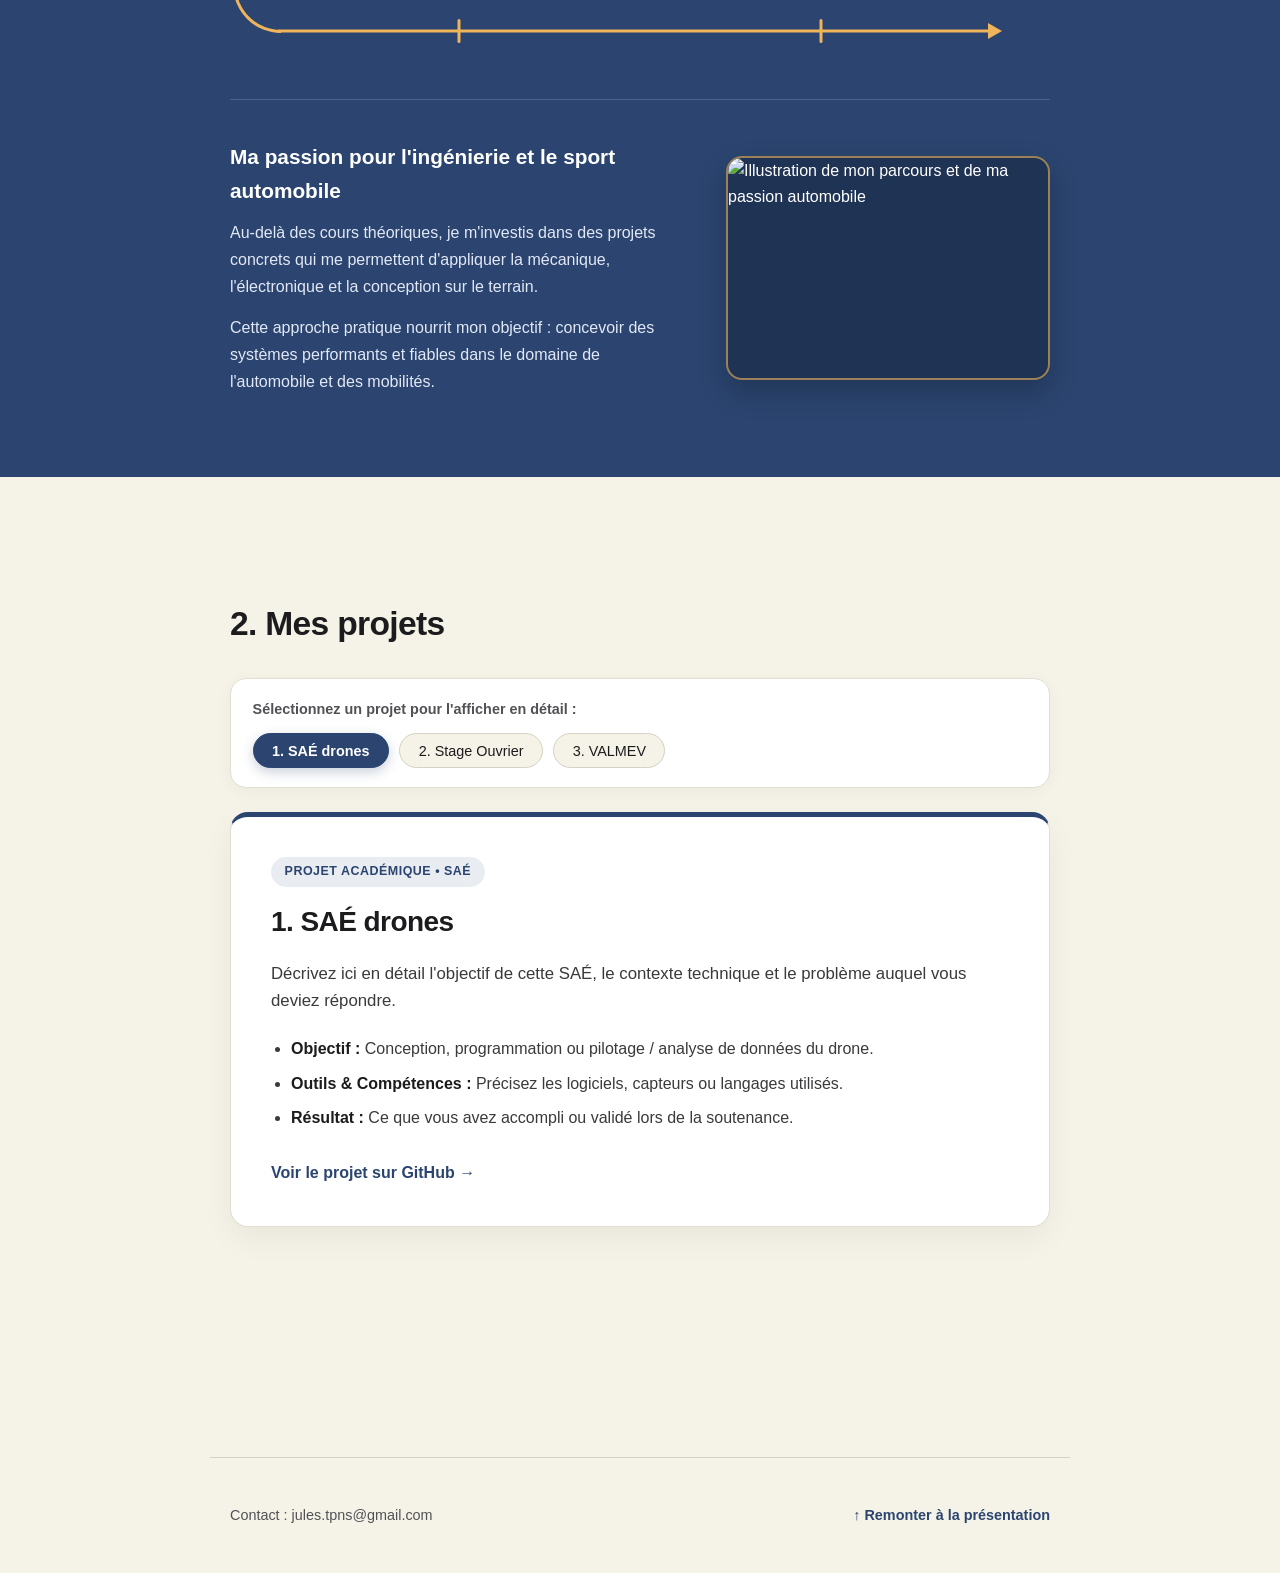
==== commit 11ec07eb: "Update index.html" ====
--- a/index.html
+++ b/index.html
@@ -40,7 +40,7 @@
     <div class="hero-grille">
 
       <div class="hero-photo">
-        <img src="photo.jpg" alt="Portrait de Taupenas Jules">
+        <img src="photo cv.PNG" alt="Portrait de Taupenas Jules">
       </div>
 
       <div class="hero-texte">
--- a/style.css
+++ b/style.css
@@ -15,16 +15,119 @@
 }
 
 /* =========================================================
-   2. PREMIÈRE PAGE : PRÉSENTATION EN DEUX COLONNES
+   2. BANDEAU DE NAVIGATION FIXE EN HAUT (STICKY)
+   ========================================================= */
+.navbar {
+  position: sticky;
+  top: 0;
+  z-index: 100;
+  width: 100%;
+  background-color: rgba(245, 243, 231, 0.88);
+  backdrop-filter: blur(12px);
+  -webkit-backdrop-filter: blur(12px);
+  border-bottom: 1px solid #e2dfd2;
+}
+
+.navbar-contenu {
+  max-width: 1040px;
+  margin: 0 auto;
+  height: 64px;
+  padding: 0 1.5rem;
+  display: flex;
+  justify-content: space-between;
+  align-items: center;
+  gap: 1rem;
+}
+
+.navbar-nom {
+  font-weight: 700;
+  font-size: 1rem;
+  color: #1c1c1e;
+  text-decoration: none;
+  letter-spacing: -0.01em;
+  white-space: nowrap;
+}
+
+.navbar-liens {
+  list-style: none;
+  margin: 0;
+  padding: 0;
+  display: flex;
+  align-items: center;
+  gap: 1.75rem;
+}
+
+.navbar-liens a {
+  text-decoration: none;
+  font-size: 0.9rem;
+  font-weight: 500;
+  color: #525256;
+  transition: color 0.2s;
+}
+
+.navbar-liens a:hover {
+  color: #2b4570;
+}
+
+/* Pilule de langue FR / EN à droite */
+.btn-langue {
+  display: inline-flex;
+  align-items: center;
+  gap: 0.35rem;
+  background-color: #ffffff;
+  border: 1px solid #d5d2c3;
+  border-radius: 9999px;
+  padding: 0.35rem 0.85rem;
+  font-family: inherit;
+  font-size: 0.78rem;
+  color: #8e8e93;
+  cursor: pointer;
+  transition: border-color 0.2s, box-shadow 0.2s;
+}
+
+.btn-langue:hover {
+  border-color: #2b4570;
+  box-shadow: 0 2px 8px rgba(43, 69, 112, 0.12);
+}
+
+.btn-langue .langue-active {
+  font-weight: 800;
+  color: #1c1c1e;
+}
+
+.langue-separateur {
+  color: #c7c7cc;
+}
+
+@media (max-width: 650px) {
+  .navbar-contenu {
+    height: auto;
+    padding: 0.75rem 1rem;
+    flex-wrap: wrap;
+  }
+
+  .navbar-liens {
+    order: 3;
+    width: 100%;
+    justify-content: center;
+    gap: 1.15rem;
+    padding-top: 0.5rem;
+    border-top: 1px solid #e2dfd2;
+  }
+}
+
+/* =========================================================
+   3. PREMIÈRE PAGE : PRÉSENTATION EN DEUX COLONNES
    ========================================================= */
 .hero {
-  min-height: 100vh;
+  min-height: calc(100vh - 64px);
   width: 100%;
   box-sizing: border-box;
   padding: 2rem 1.5rem;
   display: flex;
   justify-content: center;
   align-items: center;
+  scroll-margin-top: 64px;
 }
 
 .hero-grille {
@@ -184,7 +287,7 @@
 }
 
 /* =========================================================
-   3. SECTIONS PLEINE LARGEUR & SÉPARATION BLEU ARDOISE
+   4. SECTIONS PLEINE LARGEUR & SÉPARATION BLEU ARDOISE
    ========================================================= */
 main {
   width: 100%;
@@ -197,7 +300,7 @@
   padding-top: 4.5rem;
   padding-bottom: 5rem;
   padding-inline: max(1.25rem, calc((100% - 820px) / 2));
-  scroll-margin-top: 0;
+  scroll-margin-top: 64px;
 }
 
 section h2 {
@@ -263,7 +366,7 @@
 }
 
 /* =========================================================
-   4. MENU DE SÉLECTION ET FICHE PROJET EN GRAND
+   5. MENU DE SÉLECTION ET FICHE PROJET EN GRAND
    ========================================================= */
 .sommaire-projets {
   background-color: #ffffff;
@@ -394,7 +497,7 @@
 }
 
 /* =========================================================
-   5. AXE TEMPOREL EN SERPENTIN (TRACÉ AMBRE DORÉ #f0b45b)
+   6. AXE TEMPOREL EN SERPENTIN (TRACÉ AMBRE DORÉ #f0b45b)
    ========================================================= */
 .frise-serpentin {
   display: grid;
@@ -463,7 +566,6 @@
   height: 24px;
 }
 
-/* Ligne horizontale colorée */
 .etape-axe::before {
   content: "";
   position: absolute;
@@ -475,7 +577,6 @@
   background-color: #f0b45b;
 }
 
-/* Repères verticaux colorés */
 .etape-repere {
   position: absolute;
   left: 50%;
@@ -492,7 +593,6 @@
   right: 18%;
 }
 
-/* Virage en U à gauche coloré */
 .etape:nth-child(4n + 3)::after {
   content: "";
   position: absolute;
@@ -505,7 +605,6 @@
   border-radius: 999px 0 0 999px;
 }
 
-/* Virage en U à droite coloré */
 .etape:nth-child(4n + 5)::after {
   content: "";
   position: absolute;
@@ -518,7 +617,6 @@
   border-radius: 0 999px 999px 0;
 }
 
-/* Pointe de flèche finale vers la droite colorée */
 .etape:last-child:nth-child(4n + 3) .etape-axe::before,
 .etape:last-child:nth-child(4n + 4) .etape-axe::before {
   right: 12px;
@@ -536,7 +634,6 @@
   border-left: 14px solid #f0b45b;
 }
 
-/* Pointe de flèche finale vers la gauche colorée */
 .etape:last-child:nth-child(4n + 2) .etape-axe::before,
 .etape:last-child:nth-child(4n + 5) .etape-axe::before {
   left: 12px;
@@ -576,7 +673,7 @@
 }
 
 /* =========================================================
-   6. ZONE COMPLÉMENTAIRE SOUS LA FRISÉ (TEXTE + PHOTO)
+   7. ZONE COMPLÉMENTAIRE SOUS LA FRISE (TEXTE + PHOTO)
    ========================================================= */
 .parcours-complement {
   display: flex;
@@ -625,7 +722,7 @@
 }
 
 /* =========================================================
-   7. PIED DE PAGE
+   8. PIED DE PAGE
    ========================================================= */
 footer {
   max-width: 820px;
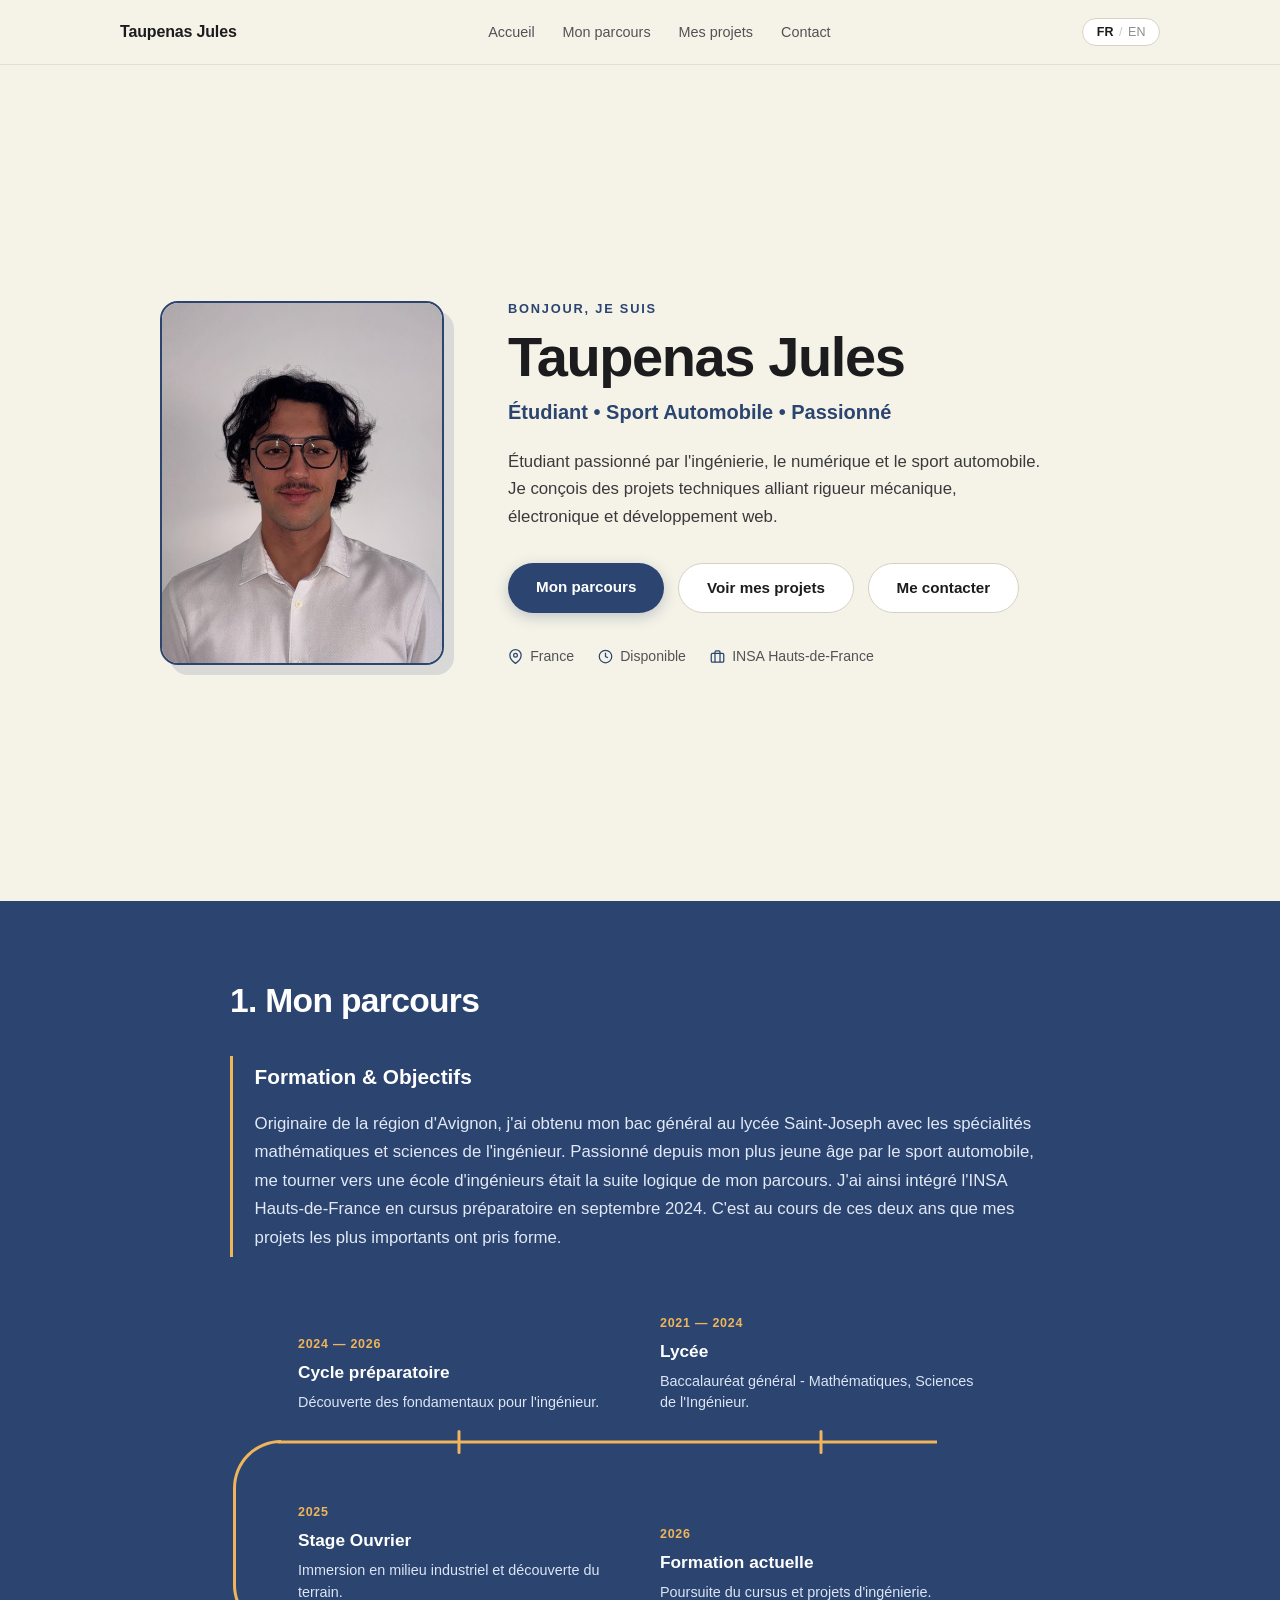
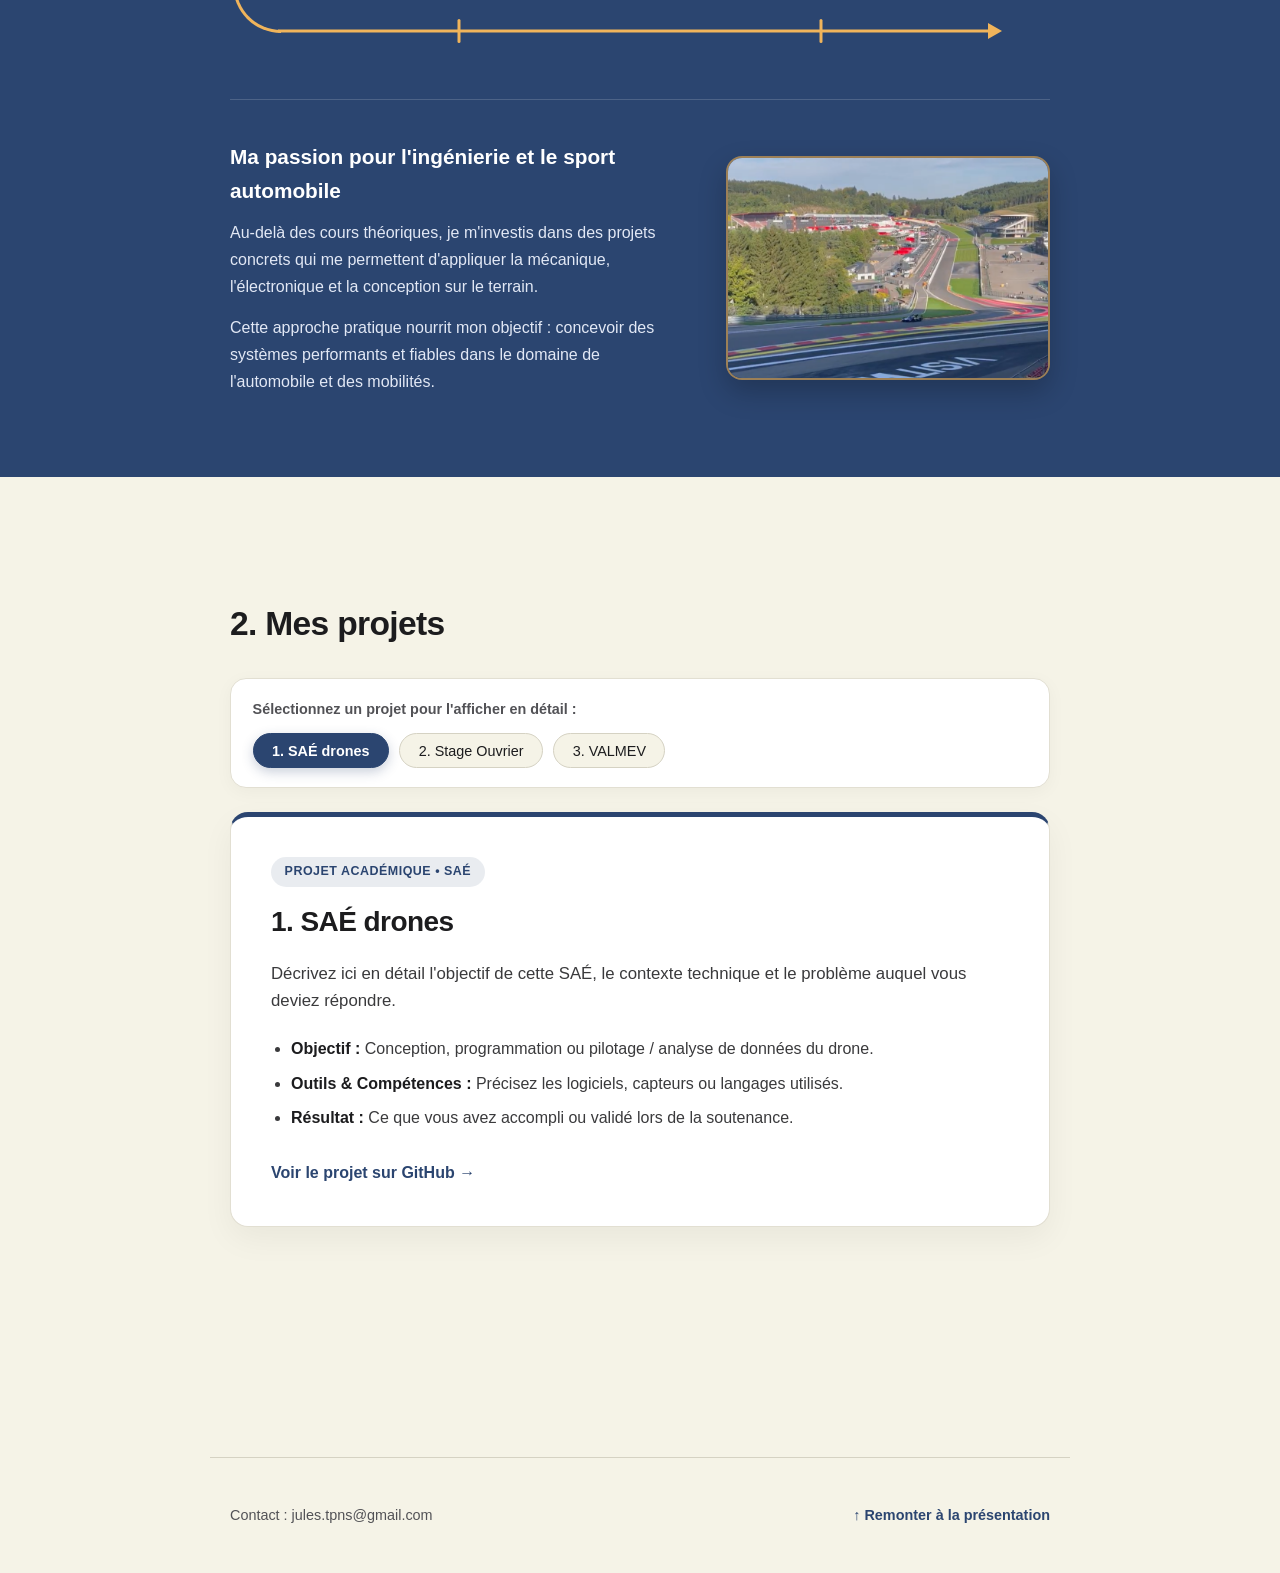
==== commit ec738409: "Update index.html" ====
--- a/index.html
+++ b/index.html
@@ -176,7 +176,7 @@
         </div>
 
         <div class="parcours-complement-photo">
-          <img src="parcours.jpg" alt="Illustration de mon parcours et de ma passion automobile">
+          <img src="photo spa.PNG" alt="Illustration de mon parcours et de ma passion automobile">
         </div>
       </div>
 
